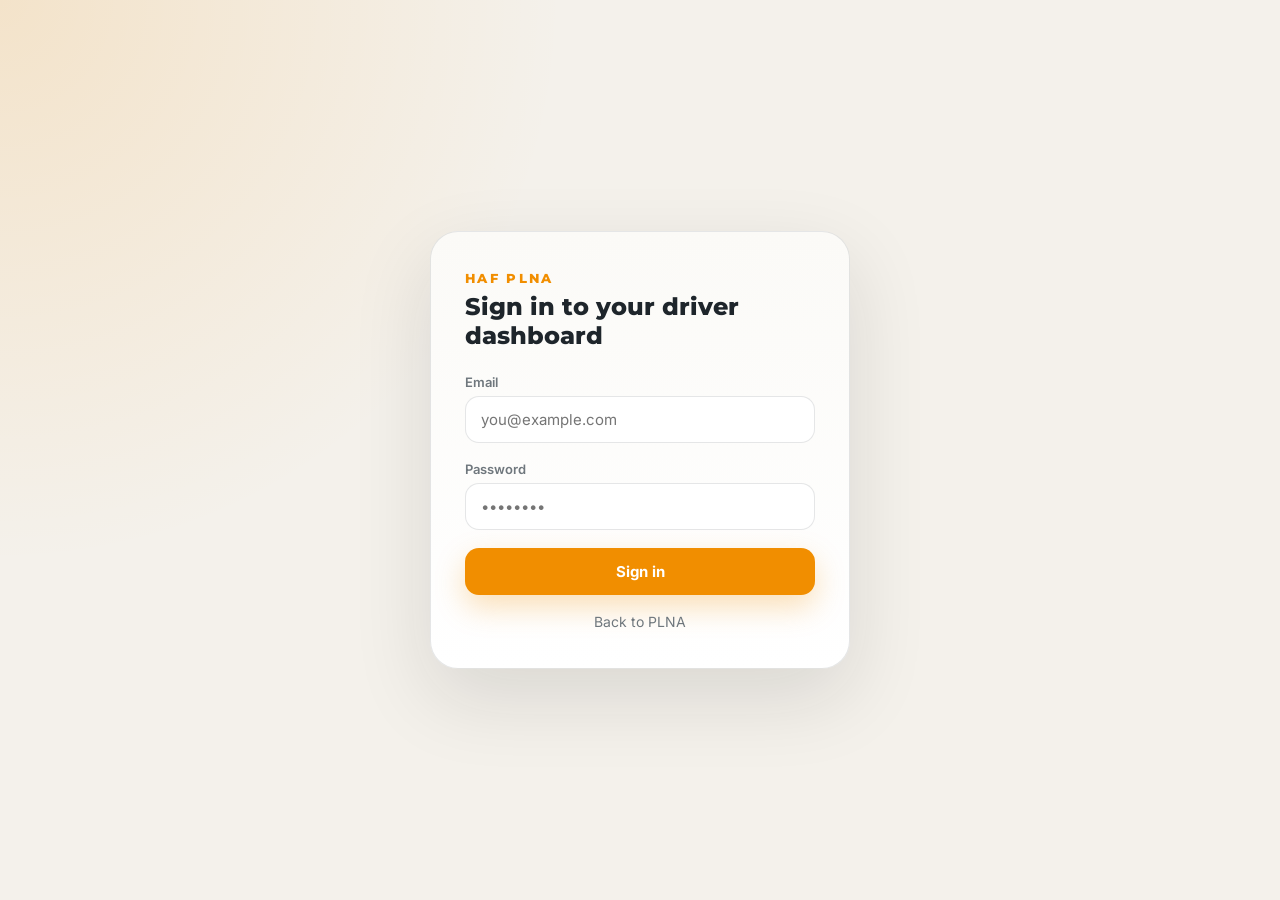
==== app.html @ a16d6520 "PLNA: build out all 8 placeholder sections (empty days, route direction, home base, working radius, " ====
<!DOCTYPE html>
<html lang="en">
<head>
<meta charset="UTF-8" />
<meta name="viewport" content="width=device-width, initial-scale=1.0" />
<meta name="robots" content="noindex,nofollow" />
<link rel="preconnect" href="https://fonts.googleapis.com" />
<link rel="preconnect" href="https://fonts.gstatic.com" crossorigin />
<link href="https://fonts.googleapis.com/css2?family=Inter:wght@400;500;600;700;800&family=Montserrat:wght@600;700;800;900&display=swap" rel="stylesheet" />
<title>HAF PLNA</title>
<style>
:root{
  --brand-orange:#f18e00; --brand-grey:#2f373e;
  --bg:#f4f1eb; --panel:#fbfaf7; --panel-2:#ffffff; --text:#1e252b; --muted:#6f777d;
  --line:rgba(47,55,62,.12); --shadow:0 28px 80px rgba(22,25,27,.12);
  --soft-shadow:0 14px 35px rgba(22,25,27,.08); --radius:28px; --radius-sm:18px;
  --red:#b4483f; --amber:#b98530; --green:#4f7f58;
}
body.dark{
  --bg:#0e1113; --panel:#171a1d; --panel-2:#202428; --text:#f4f1eb; --muted:#a9b0b4;
  --line:rgba(244,241,235,.12); --shadow:0 32px 90px rgba(0,0,0,.45); --soft-shadow:0 18px 45px rgba(0,0,0,.3);
}
*{box-sizing:border-box} body{margin:0;font-family:"Gotham Book","Inter","Avenir Next",Arial,sans-serif;background:radial-gradient(circle at top left,rgba(241,142,0,.12),transparent 32%),var(--bg);color:var(--text);transition:.25s ease}
button{font-family:inherit}
.app{min-height:100vh;display:grid;grid-template-columns:268px 1fr;gap:22px;padding:22px}
.sidebar,.workspace{background:linear-gradient(180deg,var(--panel),var(--panel-2));border:1px solid var(--line);border-radius:var(--radius);box-shadow:var(--shadow)}
.sidebar{padding:22px 16px;display:flex;flex-direction:column;gap:18px;position:sticky;top:22px;height:calc(100vh - 44px)}
.brand{display:flex;align-items:center;gap:12px;padding:4px 6px 16px;border-bottom:1px solid var(--line)}
.brand .otis-logo{width:46px;height:46px;flex:none;display:block;border-radius:13px;box-shadow:var(--soft-shadow)}
.brand .otis-logo svg{width:100%;height:100%;display:block;border-radius:13px}
.brand-meta{display:flex;flex-direction:column;align-items:flex-start;gap:6px;min-width:0}.brand-meta small{display:block;color:var(--muted);letter-spacing:.18em;text-transform:uppercase;font-size:9.5px;font-weight:700}
.brand-top{display:flex;align-items:center;gap:9px}.otis-word{font-weight:800;font-size:15px;letter-spacing:.02em;color:var(--text)}.brand-pipe{color:var(--line);font-weight:400;font-size:17px;line-height:1}
.brand .home-btn{width:auto;height:30px;padding:0 13px 0 11px;gap:8px;border-radius:10px;font-size:12.5px;font-weight:700;background:rgba(127,127,127,.07);color:var(--text)}.brand .home-btn svg{width:15px;height:15px}.brand .home-btn:hover{background:rgba(241,142,0,.10);color:var(--text)}.brand .home-btn.active{background:rgba(241,142,0,.14);color:var(--brand-orange)}
.nav{display:flex;flex-direction:column;gap:4px;overflow-y:auto;flex:1;margin:0 -4px;padding:2px 4px;scrollbar-width:thin}
.nav::-webkit-scrollbar{width:6px}.nav::-webkit-scrollbar-thumb{background:var(--line);border-radius:99px}
.nav-btn{width:100%;height:44px;border:0;border-radius:14px;background:transparent;color:var(--muted);display:flex;align-items:center;gap:13px;padding:0 14px;cursor:pointer;transition:.18s ease;font-size:14px;font-weight:600;text-align:left}
.nav-btn svg{width:19px;height:19px;stroke:currentColor;stroke-width:1.8;fill:none;flex:none}
.nav-btn:hover{background:rgba(241,142,0,.08);color:var(--text)}
.nav-btn.active{background:rgba(241,142,0,.13);color:var(--brand-orange)}
.nav-sep{height:1px;background:var(--line);margin:10px 8px}
.nav-label{font-size:10px;letter-spacing:.14em;text-transform:uppercase;color:var(--muted);font-weight:800;padding:6px 14px 2px;opacity:.75}
.group-btn{justify-content:space-between}
.group-btn .gb-left{display:flex;align-items:center;gap:13px}
.group-btn .chev{width:16px;height:16px;transition:transform .2s ease}
.group.open .group-btn .chev{transform:rotate(90deg)}
.group.open .group-btn{color:var(--text)}
.sub{display:none;flex-direction:column;gap:3px;margin:4px 0 4px 0;padding-left:10px;border-left:2px solid var(--line);margin-left:20px}
.group.open .sub{display:flex}
.sub .nav-btn{height:38px;font-size:13px;font-weight:500;border-radius:11px}
.sub .nav-btn .dot{width:6px;height:6px;border-radius:99px;background:currentColor;opacity:.55;flex:none}
.side-foot{margin-top:auto;padding-top:14px;border-top:1px solid var(--line);display:flex;flex-direction:column;gap:10px}
.foot-row{display:flex;gap:8px}
.foot-row .nav-btn{flex:1;flex-direction:column;height:auto;gap:5px;padding:9px 6px;justify-content:center;text-align:center;font-size:10px;letter-spacing:.04em;text-transform:uppercase;font-weight:700;border-radius:13px;background:rgba(127,127,127,.06)}
.foot-row .nav-btn:hover{background:rgba(241,142,0,.10)}
.foot-toggle{flex:1;display:flex;align-items:center;justify-content:center;background:rgba(127,127,127,.06);border-radius:13px;padding:9px 6px}
.theme-row{display:flex;align-items:center;justify-content:space-between;gap:10px;padding:2px 8px}
.theme-row span{font-size:12px;color:var(--muted);font-weight:600;display:flex;align-items:center;gap:9px}
.theme-row span svg{width:17px;height:17px;stroke:currentColor;stroke-width:1.8;fill:none}
.theme-wrap{width:56px;height:30px;background:var(--panel-2);border:1px solid var(--line);border-radius:999px;position:relative;cursor:pointer;box-shadow:var(--soft-shadow);flex:none}
.theme-dot{position:absolute;top:3px;left:3px;width:22px;height:22px;border-radius:999px;background:var(--brand-grey);transition:.25s ease;display:flex;align-items:center;justify-content:center}
.theme-dot svg{width:13px;height:13px;stroke:#fff;stroke-width:2;fill:none}
.theme-dot .ico-moon{display:none}
body.dark .theme-dot{left:31px;background:var(--brand-orange)}
body.dark .theme-dot .ico-sun{display:none}
body.dark .theme-dot .ico-moon{display:block}
.workspace{padding:0;min-width:0;display:flex;flex-direction:column;overflow:hidden}
.topbar{display:flex;align-items:center;justify-content:space-between;gap:16px;padding:24px 30px;border-bottom:1px solid var(--line)}
.topbar img{width:128px;height:auto;background:#fff;border-radius:12px;padding:8px 11px;object-fit:contain;border:1px solid var(--line)}
.crumb{font-size:11px;letter-spacing:.14em;text-transform:uppercase;color:var(--muted);font-weight:800}
.crumb b{color:var(--brand-orange)}
.canvas{flex:1;display:flex;align-items:center;justify-content:center;padding:40px;min-height:0}
.page{display:none;width:100%}
.page.active{display:flex;flex-direction:column;align-items:center;text-align:center;gap:14px}
.page .glyph{width:64px;height:64px;border-radius:20px;border:1px solid var(--line);background:var(--panel-2);display:grid;place-items:center;color:var(--brand-orange);box-shadow:var(--soft-shadow)}
.page .glyph svg{width:28px;height:28px;stroke:currentColor;stroke-width:1.7;fill:none}
.page h1{margin:0;font-family:"Gotham Bold","Montserrat","Inter","Avenir Next",Arial,sans-serif;letter-spacing:-.04em;font-size:30px}
.page p{margin:0;color:var(--muted);font-size:14px;line-height:1.6;max-width:440px}
.page .tag{font-size:10px;letter-spacing:.14em;text-transform:uppercase;color:var(--muted);border:1px solid var(--line);border-radius:999px;padding:7px 13px;font-weight:800}
.haf-grid{width:100%;max-width:none;display:flex;flex-wrap:wrap;justify-content:center;gap:10px;margin:0 0 30px;padding-bottom:24px;border-bottom:1px solid var(--line)}
.haf-tile{display:flex;flex-direction:column;align-items:center;gap:9px;text-align:center;padding:14px;min-width:104px;flex:0 1 132px;border:1px solid var(--line);border-radius:var(--radius-sm);background:var(--panel-2);box-shadow:var(--soft-shadow);cursor:pointer;color:var(--text);transition:.18s ease}
.haf-tile:hover{border-color:rgba(241,142,0,.4);transform:translateY(-2px)}
.haf-tile .ht-ico{width:42px;height:42px;border-radius:12px;border:1px solid var(--line);background:var(--panel);display:grid;place-items:center;color:var(--brand-orange);flex:none}
.haf-tile .ht-ico svg{width:20px;height:20px;stroke:currentColor;stroke-width:1.7;fill:none}
.haf-tile .ht-tt{font-weight:700;font-size:13.5px;letter-spacing:-.01em}
.haf-tile .ht-sub{display:none}
@media (max-width:920px){
  .app{grid-template-columns:1fr;padding:14px}
  .topbar{padding:18px 20px}
  .sidebar{position:relative;top:0;height:auto;padding:12px 14px;gap:12px}
  .brand{display:none}
  .nav{flex-direction:row;flex-wrap:wrap;justify-content:center;gap:8px;overflow:visible;margin:0;padding:0}
  .nav-sep,.nav-label{display:none}
  .nav-btn{flex-direction:column;width:auto;min-width:52px;max-width:72px;height:auto;padding:7px 6px;gap:4px;justify-content:center;font-size:8px;font-weight:700;letter-spacing:.02em;line-height:1.15;text-align:center;border-radius:13px}
  .nav-btn svg{width:21px;height:21px}
  .sub .nav-btn{font-size:8px;height:auto}
  .group{display:contents}
  .group-btn{flex-direction:column;width:auto;min-width:52px;max-width:72px;height:auto;padding:7px 6px;gap:4px;justify-content:center;font-size:8px;font-weight:700;letter-spacing:.02em;line-height:1.15;text-align:center;border-radius:13px}
  .group-btn .gb-left{flex-direction:column;gap:4px}
  .group-btn .chev{display:none}
  .group .sub{display:none!important}
  .side-foot{margin-top:0;padding-top:12px;flex-direction:row;flex-wrap:wrap;align-items:flex-start;justify-content:center;gap:12px}
  .foot-toggle{flex:none;background:none;padding:0;border-radius:0;align-items:flex-start}
  .theme-row{padding:0;flex-direction:row;align-items:center;justify-content:center;gap:8px}
  .theme-row span{font-size:8px;font-weight:700;letter-spacing:.02em;flex-direction:column;align-items:center;gap:4px;text-align:center}
  .theme-row span svg{width:21px;height:21px}
}
.crm-wrap{width:100%;max-width:1000px;margin:0 auto 14px;overflow-x:auto;border:1px solid var(--line);border-radius:14px;box-shadow:var(--soft-shadow)}
.crm{width:100%;border-collapse:collapse;font-size:12.5px;min-width:760px}
.crm th{text-align:left;font-size:10.5px;letter-spacing:.05em;text-transform:uppercase;color:var(--muted);font-weight:800;padding:12px 14px;background:var(--panel-2);border-bottom:1px solid var(--line);white-space:nowrap}
.crm td{padding:13px 14px;border-bottom:1px solid var(--line);color:var(--text)}
.crm tr:last-child td{border-bottom:none}
.crm-ah{font-size:11.5px;color:var(--muted);font-weight:700;margin-right:4px}
.pill{font-size:11.5px;font-weight:700;background:var(--panel-2);border:1px solid var(--line);border-radius:999px;padding:7px 13px;color:var(--text)}
.switch{width:48px;height:27px;background:var(--panel);border:1px solid var(--line);border-radius:999px;position:relative;cursor:pointer;flex:none;transition:.2s ease}
.switch .knob{position:absolute;top:2px;left:2px;width:21px;height:21px;border-radius:999px;background:var(--brand-grey);transition:.22s ease}
.switch.on{background:rgba(241,142,0,.16);border-color:rgba(241,142,0,.45)}
.switch.on .knob{left:23px;background:var(--brand-orange)}
</style>
<style id="plna-css">
#today.page.active,#planned-jobs.page.active,#job-feedback.page.active,#rewards.page.active{align-self:flex-start;align-items:center;text-align:center;width:100%;gap:0}
.plna-head{display:flex;flex-direction:column;align-items:center;text-align:center;gap:12px;margin-bottom:24px}
.plna-head .glyph{width:56px;height:56px}
.plna-head p{max-width:480px}
.stat-grid{width:100%;max-width:880px;margin:0 auto 18px;display:grid;grid-template-columns:repeat(auto-fit,minmax(190px,1fr));gap:14px}
.stat-card{display:flex;flex-direction:column;align-items:flex-start;gap:7px;text-align:left;padding:16px 18px;border:1px solid var(--line);border-radius:var(--radius-sm);background:var(--panel-2);box-shadow:var(--soft-shadow)}
.stat-card .sl{font-size:10px;letter-spacing:.12em;text-transform:uppercase;color:var(--muted);font-weight:800}
.stat-card .sv{font-size:19px;font-weight:800;letter-spacing:-.02em;color:var(--text)}
.stat-card .sv small{font-size:12px;font-weight:600;color:var(--muted);letter-spacing:0}
.pill-status{display:inline-flex;align-items:center;gap:7px}
.pill-status::before{content:"";width:8px;height:8px;border-radius:99px;background:var(--green);flex:none}
.pill-status.off::before{background:var(--muted)}
.pill-status.busy::before{background:var(--amber)}
.plna-actions{display:flex;flex-wrap:wrap;align-items:center;justify-content:center;gap:8px;max-width:880px;margin:6px auto 0}
.form-card{width:100%;max-width:640px;margin:0 auto;border:1px solid var(--line);border-radius:var(--radius-sm);background:var(--panel-2);box-shadow:var(--soft-shadow);overflow:hidden;text-align:left}
.qa-row{display:flex;align-items:center;justify-content:space-between;gap:14px;padding:14px 18px;border-top:1px solid var(--line)}
.qa-row:first-child{border-top:0}
.qa-q{font-weight:600;font-size:14px;color:var(--text)}
.qa-a{display:flex;gap:6px;flex-wrap:wrap;flex:none}
.plna-notes{width:100%;max-width:640px;margin:14px auto 0;display:flex;flex-direction:column;gap:8px;text-align:left}
.plna-notes label{font-size:10px;letter-spacing:.12em;text-transform:uppercase;color:var(--muted);font-weight:800}
.plna-notes textarea{width:100%;min-height:92px;resize:vertical;border:1px solid var(--line);background:var(--panel-2);color:var(--text);border-radius:14px;padding:12px 15px;font-size:14px;font-family:inherit;line-height:1.5;outline:none}
.plna-notes textarea:focus{border-color:rgba(241,142,0,.5)}
.tier-grid{width:100%;max-width:760px;margin:0 auto 18px;display:grid;grid-template-columns:repeat(auto-fit,minmax(120px,1fr));gap:10px}
.tier{display:flex;flex-direction:column;align-items:center;gap:5px;padding:14px 10px;border:1px solid var(--line);border-radius:var(--radius-sm);background:var(--panel-2);box-shadow:var(--soft-shadow);text-align:center}
.tier.cur{border-color:rgba(241,142,0,.5)}
.tier .tn{font-weight:800;font-size:13px;letter-spacing:-.01em}
.tier .tp{font-size:11px;color:var(--muted)}
.tier .tdot{width:12px;height:12px;border-radius:99px;background:var(--muted)}
.tier.cur .tdot{background:var(--brand-orange)}
.points-card{width:100%;max-width:760px;margin:0 auto 18px;display:flex;align-items:center;justify-content:space-between;gap:16px;flex-wrap:wrap;padding:18px 22px;border:1px solid var(--line);border-radius:var(--radius-sm);background:var(--panel-2);box-shadow:var(--soft-shadow);text-align:left}
.points-card .pc-big{font-family:'Montserrat','Inter',sans-serif;font-weight:900;font-size:34px;letter-spacing:-.03em;color:var(--brand-orange);line-height:1}
.points-card .pc-l{font-size:10px;letter-spacing:.12em;text-transform:uppercase;color:var(--muted);font-weight:800;margin-top:6px}
.preview-note{margin:8px auto 0;font-size:11px;color:var(--muted);opacity:.85;max-width:560px}
/* Suggested-rate calculator (shared HAFPricing engine) */
.calc{width:100%;max-width:1040px;margin:0 auto 16px;display:grid;grid-template-columns:1fr 1.05fr;gap:16px;text-align:left}
@media(max-width:920px){.calc{grid-template-columns:1fr}}
.calc-card{border:1px solid var(--line);border-radius:var(--radius-sm);background:var(--panel-2);box-shadow:var(--soft-shadow);padding:18px 18px 20px}
.calc-card h3{margin:0 0 3px;font-family:'Montserrat','Inter',sans-serif;font-weight:800;font-size:15px;letter-spacing:-.01em}
.calc-card .ch-sub{font-size:12px;color:var(--muted);margin:0 0 14px;line-height:1.5}
.cgrid{display:grid;grid-template-columns:1fr 1fr;gap:10px}.cgrid.one{grid-template-columns:1fr}.cgrid.four{grid-template-columns:1fr 1fr}
.cfield{display:flex;flex-direction:column;gap:5px}
.cfield label{font-size:10px;letter-spacing:.05em;text-transform:uppercase;color:var(--muted);font-weight:800}
.cfield input,.cfield select{font-family:inherit;font-size:13.5px;color:var(--text);background:var(--panel-2);border:1px solid var(--line);border-radius:11px;padding:9px 11px;width:100%;-webkit-appearance:none;appearance:none}
.cfield input:focus,.cfield select:focus{outline:2px solid rgba(241,142,0,.35);outline-offset:1px;border-color:var(--brand-orange)}
.csub{font-size:10px;letter-spacing:.12em;text-transform:uppercase;color:var(--muted);font-weight:800;margin:16px 0 9px;opacity:.85}
.cheads{display:grid;grid-template-columns:repeat(3,1fr);gap:10px;margin:0 0 14px}
@media(max-width:560px){.cheads{grid-template-columns:1fr}}
.chead{border:1px solid var(--line);border-radius:14px;background:var(--panel-2);padding:13px 14px;text-align:left}
.chead .ch-n{font-family:'Montserrat','Inter',sans-serif;font-size:23px;font-weight:800;letter-spacing:-.03em;line-height:1}
.chead.drv{border-color:rgba(79,127,88,.5);background:rgba(79,127,88,.07)}.chead.drv .ch-n{color:var(--green)}
.chead.cust .ch-n{color:var(--brand-orange)}
.chead .ch-l{font-size:10px;letter-spacing:.04em;text-transform:uppercase;color:var(--muted);font-weight:800;margin-top:6px}
.lane-mini{display:flex;flex-wrap:wrap;gap:7px;margin:0 0 14px}
.lane-chip{font-size:11.5px;background:var(--panel-2);border:1px solid var(--line);border-radius:10px;padding:6px 10px;color:var(--text)}
.lane-chip b{color:var(--brand-orange)}
.price-stack{width:100%;display:flex;flex-direction:column;gap:8px;text-align:left}
.price-row{display:flex;align-items:center;justify-content:space-between;gap:12px;border:1px solid var(--line);border-radius:14px;background:var(--panel-2);padding:11px 15px}
.price-row .pr-l{display:flex;align-items:center;gap:10px;font-size:13.5px;font-weight:600;color:var(--text)}
.price-row .pr-op{width:22px;height:22px;flex:none;display:grid;place-items:center;border-radius:7px;border:1px solid var(--line);background:var(--panel);color:var(--brand-orange);font-weight:800;font-size:13px}
.price-row .pr-v{font-family:'Montserrat','Inter',sans-serif;font-weight:800;font-size:15px;letter-spacing:-.01em;color:var(--text)}
.price-row.total{border-color:rgba(79,127,88,.5);background:rgba(79,127,88,.07)}.price-row.total .pr-v{color:var(--green);font-size:18px}
.pill{font-size:11.5px;background:var(--panel-2);border:1px solid var(--line);border-radius:999px;padding:6px 11px;color:var(--text)}
.reason-wrap{display:flex;flex-wrap:wrap;gap:7px;margin:10px 0 0}.reason-wrap .pill.warn{border-color:rgba(180,72,63,.5);color:var(--red)}
.manual-flag{display:flex;align-items:center;gap:9px;margin:12px 0 0;padding:11px 14px;border-radius:12px;font-size:12.5px;font-weight:700;border:1px solid var(--line)}
.manual-flag.on{border-color:rgba(180,72,63,.5);background:rgba(180,72,63,.08);color:var(--red)}
.manual-flag.off{border-color:rgba(79,127,88,.45);background:rgba(79,127,88,.08);color:var(--green)}
.manual-flag .mf-dot{width:9px;height:9px;border-radius:99px;background:currentColor;flex:none}

/* ===== Topbar controls: version badge, compliance + plan switchers ===== */
.topbar-r{display:flex;align-items:center;gap:12px;flex-wrap:wrap;justify-content:flex-end}
.ver-badge{display:inline-flex;align-items:center;gap:6px;font-size:10px;letter-spacing:.1em;text-transform:uppercase;font-weight:800;color:var(--brand-orange);background:rgba(241,142,0,.10);border:1px solid rgba(241,142,0,.34);border-radius:999px;padding:5px 11px;white-space:nowrap}
.ver-badge::before{content:"";width:7px;height:7px;border-radius:99px;background:var(--brand-orange);flex:none}
.tb-ctrl{display:flex;flex-direction:column;gap:3px}
.tb-ctrl label{font-size:9px;letter-spacing:.1em;text-transform:uppercase;color:var(--muted);font-weight:800}
.tb-ctrl select{font-family:inherit;font-size:12.5px;font-weight:600;color:var(--text);background:var(--panel-2);border:1px solid var(--line);border-radius:11px;padding:7px 10px;-webkit-appearance:none;appearance:none;cursor:pointer}
.tb-ctrl select:focus{outline:2px solid rgba(241,142,0,.35);outline-offset:1px;border-color:var(--brand-orange)}
.plan-badge{display:inline-flex;align-items:center;gap:6px;font-size:10px;letter-spacing:.08em;text-transform:uppercase;font-weight:800;color:var(--text);background:var(--panel-2);border:1px solid var(--line);border-radius:999px;padding:5px 11px;white-space:nowrap}
.plan-badge .pb-dot{width:8px;height:8px;border-radius:99px;background:var(--muted);flex:none}
.plan-badge.lite .pb-dot{background:var(--muted)}
.plan-badge.plus .pb-dot{background:var(--amber)}
.plan-badge.pro .pb-dot{background:var(--brand-orange)}
.plan-badge.pro{border-color:rgba(241,142,0,.34);color:var(--brand-orange)}
@media (max-width:920px){.topbar{flex-direction:column;align-items:stretch;gap:12px}.topbar-r{justify-content:flex-start}}

/* ===== Compliance warning + lock panels (driven by HAFModel.gate) ===== */
.gate-banner{width:100%;max-width:1040px;margin:0 auto 18px;display:flex;align-items:center;gap:12px;padding:13px 18px;border-radius:var(--radius-sm);font-size:13.5px;font-weight:600;line-height:1.45;border:1px solid var(--line);background:var(--panel-2);box-shadow:var(--soft-shadow);text-align:left}
.gate-banner .gb-ic{width:30px;height:30px;border-radius:9px;display:grid;place-items:center;flex:none;font-weight:900;font-size:15px}
.gate-banner.warn{border-color:rgba(185,133,48,.5);background:rgba(185,133,48,.10);color:var(--amber)}
.gate-banner.warn .gb-ic{background:rgba(185,133,48,.18);color:var(--amber)}
.gate-banner .gb-cta{margin-left:auto;flex:none;font-size:11px;letter-spacing:.04em;text-transform:uppercase;font-weight:800;color:var(--brand-orange);background:rgba(241,142,0,.10);border:1px solid rgba(241,142,0,.34);border-radius:999px;padding:7px 13px;cursor:pointer}
.gate-banner .gb-cta:hover{background:rgba(241,142,0,.18)}
.lock-panel{width:100%;max-width:560px;margin:0 auto;display:flex;flex-direction:column;align-items:center;text-align:center;gap:14px;padding:34px 30px;border:1px solid var(--line);border-radius:var(--radius);background:var(--panel-2);box-shadow:var(--soft-shadow)}
.lock-panel .lp-ic{width:60px;height:60px;border-radius:18px;border:1px solid rgba(180,72,63,.4);background:rgba(180,72,63,.08);display:grid;place-items:center;color:var(--red)}
.lock-panel .lp-ic svg{width:28px;height:28px;stroke:currentColor;stroke-width:1.7;fill:none}
.lock-panel h2{margin:0;font-family:'Montserrat','Inter',sans-serif;font-weight:800;font-size:21px;letter-spacing:-.02em}
.lock-panel .lp-state{font-size:10px;letter-spacing:.12em;text-transform:uppercase;font-weight:800;border-radius:999px;padding:6px 13px;border:1px solid var(--line)}
.lock-panel .lp-state.s-warn{color:var(--amber);border-color:rgba(185,133,48,.5);background:rgba(185,133,48,.1)}
.lock-panel .lp-state.s-bad{color:var(--red);border-color:rgba(180,72,63,.5);background:rgba(180,72,63,.08)}
.lock-panel p{margin:0;color:var(--muted);font-size:14px;line-height:1.6;max-width:420px}
.lock-panel .lp-cta{font-size:12.5px;font-weight:800;letter-spacing:.02em;color:#fff;background:var(--brand-orange);border:0;border-radius:13px;padding:12px 22px;cursor:pointer;box-shadow:var(--soft-shadow)}
.lock-panel .lp-cta:hover{filter:brightness(1.05)}
.is-locked{display:none!important}

/* ===== Plan-gated upgrade teaser ===== */
.upsell{width:100%;max-width:560px;margin:0 auto;display:flex;flex-direction:column;align-items:center;text-align:center;gap:13px;padding:30px;border:1px dashed rgba(241,142,0,.45);border-radius:var(--radius);background:rgba(241,142,0,.05)}
.upsell .us-ic{width:54px;height:54px;border-radius:16px;border:1px solid rgba(241,142,0,.4);background:var(--panel-2);display:grid;place-items:center;color:var(--brand-orange)}
.upsell .us-ic svg{width:26px;height:26px;stroke:currentColor;stroke-width:1.7;fill:none}
.upsell h2{margin:0;font-family:'Montserrat','Inter',sans-serif;font-weight:800;font-size:20px;letter-spacing:-.02em}
.upsell .us-need{font-size:10px;letter-spacing:.12em;text-transform:uppercase;font-weight:800;color:var(--brand-orange);background:rgba(241,142,0,.1);border:1px solid rgba(241,142,0,.34);border-radius:999px;padding:6px 13px}
.upsell p{margin:0;color:var(--muted);font-size:14px;line-height:1.6;max-width:420px}
.upsell .us-feats{display:flex;flex-wrap:wrap;gap:7px;justify-content:center;margin-top:2px}

/* ===== Pro Driver Landing Page section (§12.9) ===== */
.lp-status{width:100%;max-width:880px;margin:0 auto 16px;display:flex;align-items:center;gap:13px;padding:15px 20px;border:1px solid var(--line);border-radius:var(--radius-sm);background:var(--panel-2);box-shadow:var(--soft-shadow);text-align:left;flex-wrap:wrap}
.lp-status .lps-dot{width:11px;height:11px;border-radius:99px;background:var(--green);flex:none}
.lp-status .lps-t{font-weight:700;font-size:14px}
.lp-status .lps-d{font-size:12.5px;color:var(--muted)}
.lp-status .lps-pill{margin-left:auto}
.funnel-note{width:100%;max-width:880px;margin:4px auto 0;display:flex;align-items:flex-start;gap:11px;padding:14px 18px;border:1px solid var(--line);border-radius:var(--radius-sm);background:rgba(241,142,0,.05);text-align:left;font-size:13px;line-height:1.55;color:var(--text)}
.funnel-note b{color:var(--brand-orange)}
.funnel-note .fn-ic{width:26px;height:26px;border-radius:8px;background:rgba(241,142,0,.12);color:var(--brand-orange);display:grid;place-items:center;flex:none;font-weight:900}

/* ===== Week grid (shared by empty-days and driver-diary) ===== */
.week-grid{width:100%;max-width:880px;margin:0 auto 18px;display:grid;grid-template-columns:repeat(7,1fr);gap:10px}
@media(max-width:720px){.week-grid{grid-template-columns:repeat(4,1fr)}}
.day-card{border:1px solid var(--line);border-radius:var(--radius-sm);background:var(--panel-2);box-shadow:var(--soft-shadow);padding:14px 10px;text-align:center;cursor:pointer;transition:.18s ease;display:flex;flex-direction:column;gap:8px;align-items:center}
.day-card .dc-dow{font-size:9.5px;letter-spacing:.1em;text-transform:uppercase;color:var(--muted);font-weight:800}
.day-card .dc-date{font-size:20px;font-weight:800;letter-spacing:-.02em}
.day-card .dc-badge{font-size:10px;font-weight:700;border-radius:999px;padding:5px 10px;border:1px solid var(--line);background:var(--panel);color:var(--muted)}
.day-card.dc-empty .dc-badge{color:var(--amber);border-color:rgba(185,133,48,.5);background:rgba(185,133,48,.08)}
.day-card.dc-booked .dc-badge{color:var(--green);border-color:rgba(79,127,88,.5);background:rgba(79,127,88,.08)}
.day-card.dc-today .dc-date{color:var(--brand-orange)}
.day-card.dc-today{border-color:rgba(241,142,0,.4)}
.day-card:hover{border-color:rgba(241,142,0,.35);transform:translateY(-2px)}
/* ===== Route chain ===== */
.route-chain{width:100%;max-width:640px;margin:0 auto 18px;display:flex;flex-direction:column;gap:8px}
.route-leg{display:flex;align-items:center;gap:12px;padding:14px 18px;border:1px solid var(--line);border-radius:var(--radius-sm);background:var(--panel-2);box-shadow:var(--soft-shadow);text-align:left}
.route-leg .rl-areas{display:flex;align-items:center;gap:10px;flex:1;min-width:0}
.route-leg .rl-from,.route-leg .rl-to{font-weight:800;font-size:14px}
.route-leg .rl-arr{color:var(--brand-orange);font-weight:900;font-size:16px}
.route-leg .rl-tag{font-size:10px;letter-spacing:.1em;text-transform:uppercase;font-weight:800;border-radius:999px;padding:5px 11px;border:1px solid var(--line);background:var(--panel);color:var(--muted);flex:none}
.route-leg .rl-tag.strong{color:var(--green);border-color:rgba(79,127,88,.5);background:rgba(79,127,88,.08)}
.route-leg .rl-tag.weak{color:var(--amber);border-color:rgba(185,133,48,.5);background:rgba(185,133,48,.08)}
/* ===== Notes ===== */
.notes-list{width:100%;max-width:640px;margin:0 auto 14px;display:flex;flex-direction:column;gap:10px}
.note-card{border:1px solid var(--line);border-radius:var(--radius-sm);background:var(--panel-2);box-shadow:var(--soft-shadow);padding:15px 18px;text-align:left;display:flex;flex-direction:column;gap:7px}
.note-head{display:flex;align-items:center;gap:10px;flex-wrap:wrap}
.note-tag{font-size:10px;letter-spacing:.12em;text-transform:uppercase;font-weight:800;border-radius:999px;padding:5px 11px;border:1px solid var(--line)}
.note-tag.nt-access{color:var(--amber);border-color:rgba(185,133,48,.5);background:rgba(185,133,48,.08)}
.note-tag.nt-parking{color:var(--green);border-color:rgba(79,127,88,.5);background:rgba(79,127,88,.08)}
.note-tag.nt-kit{color:var(--brand-orange);border-color:rgba(241,142,0,.4);background:rgba(241,142,0,.07)}
.note-tag.nt-route{color:var(--muted);border-color:var(--line);background:var(--panel)}
.note-area{font-size:11px;font-weight:700;color:var(--muted);margin-left:auto}
.note-title{font-weight:700;font-size:14px}
.note-body{font-size:13px;color:var(--muted);line-height:1.55}
/* ===== POD ===== */
.pod-form{width:100%;max-width:520px;margin:0 auto;display:flex;flex-direction:column;gap:14px;text-align:left}
.pod-form .pf-label{font-size:10px;letter-spacing:.1em;text-transform:uppercase;color:var(--muted);font-weight:800;margin-bottom:5px;display:block}
.pod-form input,.pod-form select,.pod-form textarea{font-family:inherit;font-size:14px;color:var(--text);background:var(--panel-2);border:1px solid var(--line);border-radius:12px;padding:11px 14px;width:100%;-webkit-appearance:none;appearance:none;outline:none}
.pod-form input:focus,.pod-form select:focus,.pod-form textarea:focus{outline:2px solid rgba(241,142,0,.35);outline-offset:1px;border-color:var(--brand-orange)}
.pod-form textarea{min-height:80px;resize:vertical}
.sig-area{width:100%;min-height:112px;border:2px dashed var(--line);border-radius:var(--radius-sm);background:var(--panel);display:flex;flex-direction:column;align-items:center;justify-content:center;gap:9px;color:var(--muted);font-size:13px;font-weight:600;cursor:pointer;transition:.18s ease}
.sig-area svg{width:28px;height:28px;stroke:currentColor;stroke-width:1.6;fill:none;opacity:.55}
.sig-area:hover{border-color:rgba(241,142,0,.4);color:var(--brand-orange)}
.photo-area{width:100%;min-height:90px;border:2px dashed var(--line);border-radius:var(--radius-sm);background:var(--panel);display:flex;align-items:center;justify-content:center;gap:12px;color:var(--muted);font-size:13px;font-weight:600;cursor:pointer;transition:.18s ease}
.photo-area svg{width:26px;height:26px;stroke:currentColor;stroke-width:1.6;fill:none;opacity:.55}
.photo-area:hover{border-color:rgba(241,142,0,.4);color:var(--brand-orange)}
.ts-display{display:flex;align-items:center;gap:10px;padding:12px 16px;border:1px solid var(--line);border-radius:12px;background:var(--panel-2);font-size:13.5px;font-weight:600}
.ts-display svg{width:18px;height:18px;stroke:var(--muted);stroke-width:1.8;fill:none;flex:none}
.ts-live{margin-left:auto;font-size:10px;letter-spacing:.08em;text-transform:uppercase;color:var(--green);font-weight:800;border:1px solid rgba(79,127,88,.4);border-radius:999px;padding:4px 10px;background:rgba(79,127,88,.08)}
/* ===== Network Pass ===== */
.pass-card{width:100%;max-width:480px;margin:0 auto 22px;background:linear-gradient(135deg,#2f373e 0%,#1a2127 100%);border-radius:var(--radius);padding:28px 30px 24px;color:#fff;box-shadow:var(--shadow);position:relative;overflow:hidden;text-align:left}
.pass-card::before{content:"HAF";position:absolute;right:12px;top:50%;transform:translateY(-50%);font-family:'Montserrat',sans-serif;font-weight:900;font-size:88px;color:rgba(255,255,255,.05);letter-spacing:-.04em;pointer-events:none;line-height:1;user-select:none}
.pass-card .pc-eyebrow{font-size:9.5px;letter-spacing:.18em;text-transform:uppercase;font-weight:800;opacity:.6;margin-bottom:10px}
.pass-card .pc-name{font-family:'Montserrat',sans-serif;font-weight:900;font-size:24px;letter-spacing:-.02em;line-height:1.1}
.pass-card .pc-row{display:flex;align-items:center;gap:10px;margin-top:16px}
.pass-card .pc-badge{font-size:10px;letter-spacing:.1em;text-transform:uppercase;font-weight:800;background:rgba(241,142,0,.2);color:var(--brand-orange);border:1px solid rgba(241,142,0,.35);border-radius:999px;padding:6px 13px}
.pass-card .pc-expiry{font-size:12px;opacity:.6;margin-left:auto}
.pass-card .pc-num{font-size:12px;opacity:.45;margin-top:14px;letter-spacing:.12em}
.benefit-table{width:100%;max-width:560px;margin:0 auto 18px;border:1px solid var(--line);border-radius:var(--radius-sm);overflow:hidden;box-shadow:var(--soft-shadow)}
.bt-head{display:grid;grid-template-columns:1fr auto auto;background:var(--panel-2);border-bottom:2px solid var(--line)}
.bt-head span{padding:11px 14px;font-size:10px;font-weight:800;text-transform:uppercase;letter-spacing:.08em;color:var(--muted)}
.bt-row{display:grid;grid-template-columns:1fr auto auto;border-bottom:1px solid var(--line)}
.bt-row:last-child{border-bottom:none}
.bt-row span{padding:12px 14px;font-size:13px;font-weight:600;color:var(--muted)}
.bt-row span:first-child{color:var(--text)}
.bt-yes{color:var(--green)!important;font-weight:800!important}
.bt-no{opacity:.45!important}
.btn-cta{display:inline-flex;align-items:center;gap:9px;font-family:inherit;font-size:13.5px;font-weight:800;color:#fff;background:var(--brand-orange);border:0;border-radius:14px;padding:13px 24px;cursor:pointer;box-shadow:var(--soft-shadow);transition:.15s ease}
.btn-cta:hover{filter:brightness(1.07)}
.btn-cta.green{background:var(--green)}
/* ===== Working radius ===== */
.radius-wrap{width:100%;max-width:600px;margin:0 auto 20px;display:flex;flex-direction:column;align-items:center;gap:16px;padding:28px 28px 24px;border:1px solid var(--line);border-radius:var(--radius-sm);background:var(--panel-2);box-shadow:var(--soft-shadow)}
.radius-hero{display:flex;align-items:baseline;gap:6px}
.radius-hero .rh-val{font-family:'Montserrat','Inter',sans-serif;font-weight:900;font-size:76px;letter-spacing:-.04em;color:var(--brand-orange);line-height:1}
.radius-hero .rh-unit{font-size:22px;font-weight:700;color:var(--muted)}
.radius-sublabel{font-size:11px;color:var(--muted);font-weight:600}
.radius-presets{display:flex;flex-wrap:wrap;gap:8px;justify-content:center}
.rp-btn{border:1px solid var(--line);background:var(--panel);border-radius:999px;padding:8px 16px;font-size:13px;font-weight:700;cursor:pointer;color:var(--text);transition:.18s ease;font-family:inherit}
.rp-btn:hover{border-color:rgba(241,142,0,.45);color:var(--brand-orange)}
.rp-btn.active{border-color:rgba(241,142,0,.55);background:rgba(241,142,0,.1);color:var(--brand-orange)}
/* ===== Home base settings ===== */
.settings-card{width:100%;max-width:560px;margin:0 auto 16px;border:1px solid var(--line);border-radius:var(--radius-sm);background:var(--panel-2);box-shadow:var(--soft-shadow);overflow:hidden;text-align:left}
.sc-row{display:flex;align-items:center;justify-content:space-between;gap:14px;padding:14px 18px;border-top:1px solid var(--line)}
.sc-row:first-child{border-top:none}
.sc-label{font-weight:600;font-size:14px}
.sc-sub{font-size:12px;color:var(--muted);margin-top:2px}
.sc-ctrl{font-size:14px;font-weight:700;color:var(--brand-orange);flex:none}
.sc-ctrl select{font-family:inherit;font-size:13.5px;color:var(--text);background:var(--panel-2);border:1px solid var(--line);border-radius:10px;padding:7px 10px;-webkit-appearance:none;appearance:none;cursor:pointer}
.sc-ctrl select:focus{outline:2px solid rgba(241,142,0,.35);border-color:var(--brand-orange)}
/* ===== Driver diary nav ===== */
.diary-nav{width:100%;max-width:880px;margin:0 auto 14px;display:flex;align-items:center;justify-content:space-between;gap:12px}
.diary-nav .dn-week{font-weight:700;font-size:15px}
.diary-nav button{border:1px solid var(--line);background:var(--panel-2);border-radius:11px;padding:8px 14px;font-size:13px;font-weight:700;cursor:pointer;color:var(--text);font-family:inherit;transition:.18s ease}
.diary-nav button:hover{border-color:rgba(241,142,0,.45);color:var(--brand-orange)}

/* ===== Login gate ===== */
body.plna-locked .app{display:none !important}
body.plna-locked{overflow:hidden}
.plna-gate{display:none}
body.plna-locked .plna-gate{
  display:grid;place-items:center;min-height:100vh;padding:24px;
  background:radial-gradient(circle at top left,rgba(241,142,0,.14),transparent 36%),var(--bg);
}
.plna-gate__card{
  width:100%;max-width:420px;background:linear-gradient(180deg,var(--panel),var(--panel-2));
  border:1px solid var(--line);border-radius:var(--radius);box-shadow:var(--shadow);
  padding:38px 34px;font-family:"Inter","Avenir Next",Arial,sans-serif;
}
.plna-gate__brand{font-family:"Montserrat","Inter",sans-serif;font-weight:800;font-size:13px;letter-spacing:.18em;text-transform:uppercase;color:var(--brand-orange);margin:0 0 6px}
.plna-gate__title{font-family:"Montserrat","Inter",sans-serif;font-weight:800;font-size:24px;color:var(--text);margin:0 0 24px}
.plna-gate label{display:block;font-size:13px;font-weight:600;color:var(--muted);margin:0 0 6px}
.plna-gate input{
  width:100%;padding:13px 15px;margin:0 0 18px;border:1px solid var(--line);border-radius:14px;
  background:var(--panel-2);color:var(--text);font-size:15px;font-family:inherit;
}
.plna-gate input:focus{outline:none;border-color:var(--brand-orange);box-shadow:0 0 0 3px rgba(241,142,0,.16)}
.plna-gate__btn{
  width:100%;padding:14px 16px;border:0;border-radius:14px;background:var(--brand-orange);
  color:#fff;font-weight:700;font-size:15px;cursor:pointer;font-family:inherit;
  box-shadow:0 12px 30px rgba(241,142,0,.28);
}
.plna-gate__btn:hover{filter:brightness(.96)}
.plna-gate__back{display:block;text-align:center;margin-top:18px;color:var(--muted);font-size:14px;text-decoration:none}
.plna-gate__back:hover{color:var(--brand-orange)}
</style>
</head>
<body class="plna-locked">

<!-- ===== Login gate (shown until sign-in) ===== -->
<div class="plna-gate" id="plnaGate">
  <form class="plna-gate__card" id="plnaGateForm" autocomplete="on">
    <p class="plna-gate__brand">HAF PLNA</p>
    <h1 class="plna-gate__title">Sign in to your driver dashboard</h1>
    <label for="gate-email">Email</label>
    <input type="email" id="gate-email" name="email" placeholder="you@example.com" autocomplete="email" required />
    <label for="gate-password">Password</label>
    <input type="password" id="gate-password" name="password" placeholder="••••••••" autocomplete="current-password" required />
    <button type="submit" class="plna-gate__btn">Sign in</button>
    <a class="plna-gate__back" href="/">Back to PLNA</a>
  </form>
</div>

<script>
  // <!-- TODO: wire real Supabase Auth session check here -->
  (function(){
    var form = document.getElementById('plnaGateForm');
    if(!form) return;
    form.addEventListener('submit', function(e){
      e.preventDefault();
      // TODO: replace with real Supabase Auth sign-in + session validation
      document.body.classList.remove('plna-locked');
    });
  })();
</script>

<div class="app">
  <aside class="sidebar">
    <!-- TODO: swap in HAF PLNA logo/branding when supplied -->
    <div class="brand">
      <span class="otis-logo"><svg viewBox="0 0 48 48" fill="none" xmlns="http://www.w3.org/2000/svg" aria-label="PLNA"><defs><linearGradient id="plnaG" x1="6" y1="6" x2="42" y2="42" gradientUnits="userSpaceOnUse"><stop stop-color="#3b444d"/><stop offset="1" stop-color="#2f373e"/></linearGradient></defs><rect x="1.25" y="1.25" width="45.5" height="45.5" rx="13" fill="url(#plnaG)" stroke="rgba(255,255,255,.12)"/><circle cx="24" cy="24" r="11.4" fill="none" stroke="#fff" stroke-opacity=".94" stroke-width="3.3"/><path d="M24 12.6a11.4 11.4 0 0 1 9.87 5.7" fill="none" stroke="#f18e00" stroke-width="3.3" stroke-linecap="round"/></svg></span>
      <div class="brand-meta">
        <div class="brand-top">
          <span class="otis-word">PLNA</span>
        </div>
        <small>Driver planning</small>
      </div>
    </div>

    <nav class="nav">
      <div class="nav-label">Driver workspace</div>
      <button class="nav-btn active" data-page="today"><svg viewBox="0 0 24 24"><circle cx="12" cy="12" r="9"/><path d="M12 7v5l3 2"/></svg>Today's Availability</button>
      <button class="nav-btn" data-page="empty-days"><svg viewBox="0 0 24 24"><path d="M7 3v3M17 3v3M4 8h16M5 5h14v15H5zM9 14h6M9 18h3"/></svg>Empty Days</button>
      <button class="nav-btn" data-page="route-direction"><svg viewBox="0 0 24 24"><path d="M12 2l4 4-4 4M16 6H8a4 4 0 0 0-4 4v8"/></svg>Route Direction</button>
      <button class="nav-btn" data-page="home-base"><svg viewBox="0 0 24 24"><path d="M3 11l9-8 9 8M5 10v10h14V10"/><circle cx="12" cy="13" r="2.5"/></svg>Home Base &amp; Radius</button>
      <button class="nav-btn" data-page="working-radius"><svg viewBox="0 0 24 24"><circle cx="12" cy="12" r="9"/><circle cx="12" cy="12" r="2"/><path d="M12 12l6-3"/></svg>Working Radius</button>

      <div class="nav-sep"></div>
      <div class="nav-label">Jobs &amp; routes</div>
      <button class="nav-btn" data-page="planned-jobs"><svg viewBox="0 0 24 24"><path d="M4 7h16v13H4zM8 7V5a2 2 0 0 1 2-2h4a2 2 0 0 1 2 2v2M4 12h16"/></svg>Planned Jobs</button>
      <button class="nav-btn" data-page="return-route"><svg viewBox="0 0 24 24"><path d="M9 14l-4-4 4-4M5 10h9a5 5 0 0 1 5 5v3"/></svg>Return-Route</button>
      <button class="nav-btn" data-page="driver-diary"><svg viewBox="0 0 24 24"><path d="M7 3v3M17 3v3M4 8h16M5 5h14v15H5zM8 12h8M8 16h5"/></svg>Driver Diary</button>
      <button class="nav-btn" data-page="notes"><svg viewBox="0 0 24 24"><path d="M5 4h14v16H5zM9 9h6M9 13h6M9 17h3"/></svg>Notes</button>

      <div class="nav-sep"></div>
      <div class="nav-label">After the job</div>
      <button class="nav-btn" data-page="pod"><svg viewBox="0 0 24 24"><path d="M9 11l2 2 4-4M5 5h14v14H5z"/></svg>Proof of Delivery</button>
      <button class="nav-btn" data-page="job-feedback"><svg viewBox="0 0 24 24"><path d="M12 3l2.5 5 5.5.8-4 3.9 1 5.5L12 16l-5 2.7 1-5.5-4-3.9 5.5-.8Z"/></svg>Job Feedback</button>
      <button class="nav-btn" data-page="suggested-rate"><svg viewBox="0 0 24 24"><path d="M12 3v18M16 7a4 4 0 0 0-4-2c-2 0-4 1-4 3s2 3 4 3 4 1 4 3-2 3-4 3a4 4 0 0 1-4-2"/></svg>Suggested Rate</button>

      <div class="nav-sep"></div>
      <div class="nav-label">Pro</div>
      <button class="nav-btn" data-page="haffee"><svg viewBox="0 0 24 24"><path d="M12 3a4 4 0 0 1 4 4c0 1.5-1 2.5-2 3.2V12H10v-1.8C9 9.5 8 8.5 8 7a4 4 0 0 1 4-4ZM9 16h6M10 20h4"/></svg>HAFFEE AI</button>
      <button class="nav-btn" data-page="landing-page"><svg viewBox="0 0 24 24"><path d="M3 5h18v14H3zM3 9h18M7 7h.01M9.5 7h.01"/></svg>Driver Landing Page</button>

      <div class="nav-sep"></div>
      <div class="nav-label">Network</div>
      <button class="nav-btn" data-page="rewards"><svg viewBox="0 0 24 24"><path d="M8 21h8M12 17v4M5 4h14v4a7 7 0 0 1-14 0V4ZM5 6H3v1a3 3 0 0 0 3 3M19 6h2v1a3 3 0 0 1-3 3"/></svg>My Rewards</button>
      <button class="nav-btn" data-page="network-pass"><svg viewBox="0 0 24 24"><path d="M3 6h18v12H3z"/><path d="M3 10h18M7 15h4"/></svg>Network Pass</button>
    </nav>

    <div class="side-foot">
      <div class="foot-row">
        <div class="foot-toggle"><div class="theme-wrap" id="themeToggle" title="Toggle light / dark"><div class="theme-dot"><svg class="ico-sun" viewBox="0 0 24 24"><circle cx="12" cy="12" r="4.5"/><path d="M12 2v2M12 20v2M4.2 4.2l1.4 1.4M18.4 18.4l1.4 1.4M2 12h2M20 12h2M4.2 19.8l1.4-1.4M18.4 5.6l1.4-1.4"/></svg><svg class="ico-moon" viewBox="0 0 24 24"><path d="M21 12.8A9 9 0 1 1 11.2 3a7 7 0 0 0 9.8 9.8Z"/></svg></div></div></div>
      </div>
    </div>
  </aside>

  <main class="workspace">
    <div class="topbar">
      <div class="crumb">HAF PLNA &nbsp;/&nbsp; <b id="crumbPage">Today</b></div>
      <div class="topbar-r">
        <span class="plan-badge pro" id="planBadge"><span class="pb-dot"></span><span id="planBadgeText">PLNA Pro</span></span>
        <span class="ver-badge" id="verBadge">HAF X V2.0.0</span>
        <div class="tb-ctrl">
          <label for="planSelect">PLNA plan</label>
          <select id="planSelect">
            <option value="LITE">Lite · £0/mo</option>
            <option value="PLUS">Plus · £10/mo</option>
            <option value="PRO" selected>Pro · £50/mo</option>
          </select>
        </div>
        <div class="tb-ctrl">
          <label for="stateSelect">View as compliance state</label>
          <select id="stateSelect">
            <option value="PENDING">Pending</option>
            <option value="ACTIVE" selected>Active</option>
            <option value="EXPIRING_SOON">Expiring Soon</option>
            <option value="EXPIRED">Expired</option>
            <option value="FAILED">Failed</option>
            <option value="SUSPENDED">Suspended</option>
          </select>
        </div>
      </div>
    </div>
    <div class="canvas">

      <section class="page active" id="today" data-gate="plnaPlanner" data-title="Today">
        <div class="plna-head">
          <div class="glyph"><svg viewBox="0 0 24 24"><circle cx="12" cy="12" r="9"/><path d="M12 7v5l3 2"/></svg></div>
          <h1>Today's Availability</h1>
          <p>Set your status for the day so the network knows where you are, where you're heading and how far you'll travel.</p>
        </div>
        <div class="stat-grid">
          <div class="stat-card"><span class="sl">Live status</span><span class="sv"><span class="pill pill-status">Online</span></span></div>
          <div class="stat-card"><span class="sl">Start time</span><span class="sv">06:30 <small>today</small></span></div>
          <div class="stat-card"><span class="sl">End time</span><span class="sv">18:00 <small>today</small></span></div>
          <div class="stat-card"><span class="sl">Current area</span><span class="sv">B1 <small>Birmingham</small></span></div>
          <div class="stat-card"><span class="sl">Heading toward</span><span class="sv">S1 <small>Sheffield</small></span></div>
          <div class="stat-card"><span class="sl">Available radius</span><span class="sv">35 <small>miles</small></span></div>
          <div class="stat-card"><span class="sl">Return-to-base wanted</span><span class="sv">Yes <small>back to B1</small></span></div>
          <div class="stat-card"><span class="sl">Availability confidence</span><span class="sv">High</span></div>
        </div>
        <div class="plna-actions">
          <span class="crm-ah">Quick actions</span>
          <span class="pill">Go online</span>
          <span class="pill">Set empty day</span>
          <span class="pill">Plan a route</span>
        </div>
        <p class="preview-note">Framework preview — static placeholder data, no live integrations yet.</p>
      </section>

      <section class="page" id="empty-days" data-gate="plnaPlanner" data-title="Empty Days">
        <div class="plna-head">
          <div class="glyph"><svg viewBox="0 0 24 24"><path d="M7 3v3M17 3v3M4 8h16M5 5h14v15H5zM9 14h6M9 18h3"/></svg></div>
          <h1>Empty Days</h1>
          <p>Flag the days you've nothing booked so the network can fill your diary with collections heading your way.</p>
        </div>
        <div class="stat-grid" style="max-width:880px;margin:0 auto 18px">
          <div class="stat-card"><span class="sl">Empty days this week</span><span class="sv">3 <small>flagged</small></span></div>
          <div class="stat-card"><span class="sl">Visible to network</span><span class="sv">2 <small>published</small></span></div>
          <div class="stat-card"><span class="sl">Offers received</span><span class="sv">5 <small>this week</small></span></div>
          <div class="stat-card"><span class="sl">Filled from flags</span><span class="sv">1 <small>confirmed job</small></span></div>
        </div>
        <div class="week-grid">
          <div class="day-card dc-today dc-booked"><span class="dc-dow">Mon</span><span class="dc-date">22</span><span class="dc-badge">2 jobs</span></div>
          <div class="day-card dc-empty"><span class="dc-dow">Tue</span><span class="dc-date">23</span><span class="dc-badge">Empty</span></div>
          <div class="day-card dc-booked"><span class="dc-dow">Wed</span><span class="dc-date">24</span><span class="dc-badge">1 job</span></div>
          <div class="day-card dc-empty"><span class="dc-dow">Thu</span><span class="dc-date">25</span><span class="dc-badge">Empty</span></div>
          <div class="day-card dc-empty"><span class="dc-dow">Fri</span><span class="dc-date">26</span><span class="dc-badge">Empty</span></div>
          <div class="day-card"><span class="dc-dow">Sat</span><span class="dc-date">27</span><span class="dc-badge">Day off</span></div>
          <div class="day-card"><span class="dc-dow">Sun</span><span class="dc-date">28</span><span class="dc-badge">Day off</span></div>
        </div>
        <div class="plna-actions">
          <span class="crm-ah">Empty day actions</span>
          <span class="pill">Publish to network</span>
          <span class="pill">Flag next week</span>
          <span class="pill">Clear flags</span>
        </div>
        <p class="preview-note">Framework preview — static placeholder. Tap a day to toggle empty / available. Flagging empty days is visible to the KNECT network, not guaranteed to fill.</p>
      </section>

      <section class="page" id="route-direction" data-gate="plnaPlanner" data-title="Route Direction">
        <div class="plna-head">
          <div class="glyph"><svg viewBox="0 0 24 24"><path d="M12 2l4 4-4 4M16 6H8a4 4 0 0 0-4 4v8"/></svg></div>
          <h1>Route Direction</h1>
          <p>Tell PLNA the way you're already travelling so it only offers jobs that sit along your line, not against it.</p>
        </div>
        <div class="stat-grid" style="max-width:880px;margin:0 auto 18px">
          <div class="stat-card"><span class="sl">Today's direction</span><span class="sv">B1 <small>→ S1 → LS1</small></span></div>
          <div class="stat-card"><span class="sl">Direction interest</span><span class="sv">Strong <small>northbound</small></span></div>
          <div class="stat-card"><span class="sl">Jobs along route</span><span class="sv">7 <small>matching</small></span></div>
          <div class="stat-card"><span class="sl">Jobs filtered out</span><span class="sv">12 <small>against direction</small></span></div>
        </div>
        <div class="route-chain">
          <div class="route-leg">
            <div class="rl-areas"><span class="rl-from">B1 Birmingham</span><span class="rl-arr">→</span><span class="rl-to">S1 Sheffield</span></div>
            <span class="rl-tag strong">Strong interest</span>
          </div>
          <div class="route-leg">
            <div class="rl-areas"><span class="rl-from">S1 Sheffield</span><span class="rl-arr">→</span><span class="rl-to">LS1 Leeds</span></div>
            <span class="rl-tag strong">Strong interest</span>
          </div>
          <div class="route-leg">
            <div class="rl-areas"><span class="rl-from">LS1 Leeds</span><span class="rl-arr">→</span><span class="rl-to">B1 Birmingham</span></div>
            <span class="rl-tag">Normal · return</span>
          </div>
        </div>
        <div class="plna-actions">
          <span class="crm-ah">Quick set</span>
          <span class="pill">B1 → M1</span>
          <span class="pill">S1 → NE1</span>
          <span class="pill">LS1 → B1</span>
          <span class="pill">Edit route</span>
        </div>
        <p class="preview-note">Framework preview — static placeholder. Direction preference filters job offers to those on or near your planned line of travel.</p>
      </section>

      <section class="page" id="home-base" data-gate="plnaPlanner" data-title="Home Base &amp; Radius">
        <div class="plna-head">
          <div class="glyph"><svg viewBox="0 0 24 24"><path d="M3 11l9-8 9 8M5 10v10h14V10"/><circle cx="12" cy="13" r="2.5"/></svg></div>
          <h1>Home Base &amp; Radius</h1>
          <p>Set where you start and finish each day, and how far from base you're happy to range.</p>
        </div>
        <div class="stat-grid" style="max-width:880px;margin:0 auto 18px">
          <div class="stat-card"><span class="sl">Home area</span><span class="sv">B1 <small>Birmingham</small></span></div>
          <div class="stat-card"><span class="sl">Max daily radius</span><span class="sv">50 <small>miles</small></span></div>
          <div class="stat-card"><span class="sl">Main vehicle</span><span class="sv">Luton <small>van</small></span></div>
          <div class="stat-card"><span class="sl">Return-to-base</span><span class="sv">Yes <small>daily</small></span></div>
        </div>
        <div class="settings-card">
          <div class="sc-row">
            <div><div class="sc-label">Home postcode area</div><div class="sc-sub">Where you start and return each day</div></div>
            <div class="sc-ctrl"><select><option selected>B1 Birmingham</option><option>M1 Manchester</option><option>S1 Sheffield</option><option>LS1 Leeds</option><option>BS1 Bristol</option><option>E1 London</option></select></div>
          </div>
          <div class="sc-row">
            <div><div class="sc-label">Maximum daily radius</div><div class="sc-sub">Furthest you'll travel from home in one day</div></div>
            <div class="sc-ctrl"><select><option>25 miles</option><option selected>50 miles</option><option>75 miles</option><option>100 miles</option><option>No limit</option></select></div>
          </div>
          <div class="sc-row">
            <div><div class="sc-label">Preferred vehicle</div><div class="sc-sub">Used for default job matching</div></div>
            <div class="sc-ctrl"><select><option selected>Luton van</option><option>LWB van</option><option>MWB van</option><option>SWB van</option><option>Small van</option></select></div>
          </div>
          <div class="sc-row">
            <div><div class="sc-label">Return-to-base daily</div><div class="sc-sub">PLNA flags return-route opportunities for you</div></div>
            <div class="sc-ctrl"><div class="switch on" id="rtbToggle" onclick="this.classList.toggle('on')"><div class="knob"></div></div></div>
          </div>
          <div class="sc-row">
            <div><div class="sc-label">Away nights</div><div class="sc-sub">Maximum nights you'll stay away from home</div></div>
            <div class="sc-ctrl"><select><option selected>None — home every night</option><option>1 night max</option><option>2 nights max</option><option>Flexible</option></select></div>
          </div>
        </div>
        <div class="plna-actions">
          <span class="pill">Save settings</span>
          <span class="pill">Reset to default</span>
        </div>
        <p class="preview-note">Framework preview — static placeholder. Home base and radius filter job offers and rank return-route opportunities.</p>
      </section>

      <section class="page" id="working-radius" data-gate="plnaPlanner" data-title="Working Radius">
        <div class="plna-head">
          <div class="glyph"><svg viewBox="0 0 24 24"><circle cx="12" cy="12" r="9"/><circle cx="12" cy="12" r="2"/><path d="M12 12l6-3"/></svg></div>
          <h1>Working Radius</h1>
          <p>The live travel distance you'll accept right now — widen it for a quiet day, tighten it when you're full.</p>
        </div>
        <div class="radius-wrap">
          <div class="radius-hero"><span class="rh-val" id="radiusVal">35</span><span class="rh-unit">mi</span></div>
          <div class="radius-sublabel">Current working radius from B1 Birmingham</div>
          <div class="radius-presets">
            <button class="rp-btn" onclick="setRadius(10)">10 mi</button>
            <button class="rp-btn" onclick="setRadius(20)">20 mi</button>
            <button class="rp-btn active" onclick="setRadius(35)">35 mi</button>
            <button class="rp-btn" onclick="setRadius(50)">50 mi</button>
            <button class="rp-btn" onclick="setRadius(75)">75 mi</button>
            <button class="rp-btn" onclick="setRadius(100)">100 mi</button>
          </div>
        </div>
        <div class="stat-grid" style="max-width:880px;margin:0 auto 18px">
          <div class="stat-card"><span class="sl">Active lanes in range</span><span class="sv" id="lanesInRange">14 <small>lanes</small></span></div>
          <div class="stat-card"><span class="sl">Jobs available</span><span class="sv" id="jobsInRange">8 <small>right now</small></span></div>
          <div class="stat-card"><span class="sl">Avg lane pressure</span><span class="sv">1.3 <small>balanced</small></span></div>
          <div class="stat-card"><span class="sl">Best nearby lane</span><span class="sv">B1→S1 <small>high demand</small></span></div>
        </div>
        <p class="preview-note">Framework preview — static placeholder. Radius changes take effect immediately and update which jobs are surfaced in Planned Jobs.</p>
      </section>

      <section class="page" id="planned-jobs" data-gate="jobBoard" data-title="Planned Jobs">
        <div class="plna-head">
          <div class="glyph"><svg viewBox="0 0 24 24"><path d="M4 7h16v13H4zM8 7V5a2 2 0 0 1 2-2h4a2 2 0 0 1 2 2v2M4 12h16"/></svg></div>
          <h1>Planned Jobs</h1>
          <p>Your booked and offered work, in order. Tap a job to see the full collection and delivery brief.</p>
        </div>
        <div class="crm-wrap">
          <table class="crm">
            <thead><tr><th>Job ID</th><th>Collection area</th><th>Delivery area</th><th>Vehicle</th><th>Service level</th><th>Collection time</th><th>Driver payout</th><th>Status</th></tr></thead>
            <tbody>
              <tr><td>PL-10428</td><td>B1 Birmingham</td><td>S1 Sheffield</td><td>Luton van</td><td>Same-day</td><td>Today 09:15</td><td>&pound;142</td><td><span class="pill pill-status">Confirmed</span></td></tr>
              <tr><td>PL-10431</td><td>S1 Sheffield</td><td>LS1 Leeds</td><td>Luton van</td><td>Economy</td><td>Today 13:40</td><td>&pound;68</td><td><span class="pill pill-status busy">Offered</span></td></tr>
              <tr><td>PL-10437</td><td>LS1 Leeds</td><td>B1 Birmingham</td><td>Luton van</td><td>Return leg</td><td>Today 16:20</td><td>&pound;96</td><td><span class="pill pill-status busy">Pending</span></td></tr>
              <tr><td>PL-10502</td><td>B1 Birmingham</td><td>M1 Manchester</td><td>Transit</td><td>Next-day</td><td>Tomorrow 08:00</td><td>&pound;118</td><td><span class="pill pill-status off">Draft</span></td></tr>
            </tbody>
          </table>
        </div>
        <p class="preview-note">Framework preview — static placeholder data, no live integrations yet.</p>
      </section>

      <section class="page" id="return-route" data-gate="plnaPlanner" data-title="Return-Route">
        <div class="plna-head">
          <div class="glyph"><svg viewBox="0 0 24 24"><path d="M9 14l-4-4 4-4M5 10h9a5 5 0 0 1 5 5v3"/></svg></div>
          <h1>Return-Route</h1>
          <p>Fill the empty leg home. PLNA looks for collections that point back toward your base around your finish time.</p>
        </div>
        <div data-plan-min="PLUS" style="width:100%;display:flex;flex-direction:column;align-items:center;gap:14px">
          <div class="plan-real" style="width:100%;display:flex;flex-direction:column;align-items:center;gap:14px">
            <div class="stat-grid">
              <div class="stat-card"><span class="sl">Return-route alerts</span><span class="sv"><span class="pill pill-status">On</span></span></div>
              <div class="stat-card"><span class="sl">Watching lane</span><span class="sv">S1 <small>→ B1 home</small></span></div>
              <div class="stat-card"><span class="sl">Alert window</span><span class="sv">15:00–17:30</span></div>
              <div class="stat-card"><span class="sl">Matches today</span><span class="sv">3 <small>pointing home</small></span></div>
            </div>
            <p class="preview-note">Return-route alerts ping you when a collection appears that points back toward base around your finish time. Eligibility/opportunity only — never a guaranteed return load.</p>
          </div>
          <div class="plan-tease is-locked" style="width:100%">
            <div class="upsell">
              <div class="us-ic"><svg viewBox="0 0 24 24"><path d="M9 14l-4-4 4-4M5 10h9a5 5 0 0 1 5 5v3"/></svg></div>
              <span class="us-need">Plus feature</span>
              <h2>Return-route alerts</h2>
              <p>Get pinged when a collection appears that points back toward your base around your finish time, so you can chase the empty leg home. Available on PLNA Plus and Pro.</p>
              <div class="us-feats"><span class="pill">PLNA Plus · £10/mo</span><span class="pill">PLNA Pro · £50/mo</span></div>
            </div>
          </div>
        </div>
      </section>

      <section class="page" id="driver-diary" data-gate="plnaPlanner" data-title="Driver Diary">
        <div class="plna-head">
          <div class="glyph"><svg viewBox="0 0 24 24"><path d="M7 3v3M17 3v3M4 8h16M5 5h14v15H5zM8 12h8M8 16h5"/></svg></div>
          <h1>Driver Diary</h1>
          <p>Your week at a glance — booked jobs, empty days and planned routes laid out day by day.</p>
        </div>
        <div class="diary-nav">
          <button>&#8592; Prev week</button>
          <span class="dn-week">Mon 22 – Sun 28 Jun 2026</span>
          <button>Next week &#8594;</button>
        </div>
        <div class="week-grid" style="margin-bottom:16px">
          <div class="day-card dc-today dc-booked"><span class="dc-dow">Mon</span><span class="dc-date">22</span><span class="dc-badge">2 jobs</span></div>
          <div class="day-card dc-empty"><span class="dc-dow">Tue</span><span class="dc-date">23</span><span class="dc-badge">Empty</span></div>
          <div class="day-card dc-booked"><span class="dc-dow">Wed</span><span class="dc-date">24</span><span class="dc-badge">1 job</span></div>
          <div class="day-card dc-empty"><span class="dc-dow">Thu</span><span class="dc-date">25</span><span class="dc-badge">Empty</span></div>
          <div class="day-card dc-empty"><span class="dc-dow">Fri</span><span class="dc-date">26</span><span class="dc-badge">Empty</span></div>
          <div class="day-card"><span class="dc-dow">Sat</span><span class="dc-date">27</span><span class="dc-badge">Day off</span></div>
          <div class="day-card"><span class="dc-dow">Sun</span><span class="dc-date">28</span><span class="dc-badge">Day off</span></div>
        </div>
        <div class="crm-wrap" style="max-width:880px">
          <table class="crm">
            <thead><tr><th>Day</th><th>Job</th><th>Route</th><th>Vehicle</th><th>Pay</th><th>Status</th></tr></thead>
            <tbody>
              <tr><td>Mon 22</td><td>PL-10428</td><td>B1 → S1</td><td>Luton</td><td>&pound;142</td><td><span class="pill pill-status">Confirmed</span></td></tr>
              <tr><td>Mon 22</td><td>PL-10431</td><td>S1 → LS1</td><td>Luton</td><td>&pound;68</td><td><span class="pill pill-status busy">Offered</span></td></tr>
              <tr><td>Wed 24</td><td>PL-10437</td><td>LS1 → B1</td><td>Luton</td><td>&pound;96</td><td><span class="pill pill-status busy">Pending</span></td></tr>
              <tr><td>Thu 25</td><td colspan="4" style="color:var(--muted);font-style:italic">Empty day — flagged to network</td><td><span class="pill pill-status off">Watching</span></td></tr>
              <tr><td>Fri 26</td><td colspan="4" style="color:var(--muted);font-style:italic">Empty day — flagged to network</td><td><span class="pill pill-status off">Watching</span></td></tr>
            </tbody>
          </table>
        </div>
        <p class="preview-note">Framework preview — static placeholder data, no live integrations yet.</p>
      </section>

      <section class="page" id="notes" data-gate="plnaPlanner" data-title="Notes">
        <div class="plna-head">
          <div class="glyph"><svg viewBox="0 0 24 24"><path d="M5 4h14v16H5zM9 9h6M9 13h6M9 17h3"/></svg></div>
          <h1>Notes</h1>
          <p>Quick reminders — access codes, parking, kit and anything worth remembering for a regular route.</p>
        </div>
        <div class="plna-actions" style="justify-content:flex-end;max-width:640px;margin:0 auto 14px">
          <span class="pill">+ Add note</span>
          <span class="pill">All</span>
          <span class="pill">Access</span>
          <span class="pill">Parking</span>
          <span class="pill">Kit</span>
          <span class="pill">Route</span>
        </div>
        <div class="notes-list">
          <div class="note-card">
            <div class="note-head"><span class="note-tag nt-access">Access</span><span class="note-area">B1 Birmingham</span></div>
            <div class="note-title">Tyseley Industrial — rear gate intercom</div>
            <div class="note-body">Access via rear gate off Garrison Lane. Intercom #4. Call ahead — security slow to respond. No parking on Garrison, use lay-by on Chequer St.</div>
          </div>
          <div class="note-card">
            <div class="note-head"><span class="note-tag nt-parking">Parking</span><span class="note-area">S1 Sheffield</span></div>
            <div class="note-title">Kelham Island — loading bay times</div>
            <div class="note-body">Loading bay on Green Ln free 08:00–09:30 and 14:00–16:00. Outside those windows use Tesco car park (free 90 mins). Narrow access — no Luton after 10am.</div>
          </div>
          <div class="note-card">
            <div class="note-head"><span class="note-tag nt-kit">Kit</span><span class="note-area">All routes</span></div>
            <div class="note-title">Tail-lift check for Luton jobs</div>
            <div class="note-body">Always confirm tail-lift availability before accepting a Luton job — the spare van doesn't have one. Request notes should say "tail lift required" if the customer mentioned it.</div>
          </div>
          <div class="note-card">
            <div class="note-head"><span class="note-tag nt-route">Route</span><span class="note-area">B1 → M1</span></div>
            <div class="note-title">A38/M6 traffic pattern</div>
            <div class="note-body">M6 northbound past Stafford (J13–J14) slow Mon–Fri 07:00–09:30. Leave B1 by 06:15 or cut via A5 through Cannock. Adds 12 mins but avoids the worst of it.</div>
          </div>
        </div>
        <p class="preview-note">Framework preview — static placeholder data, no live integrations yet.</p>
      </section>

      <section class="page" id="pod" data-gate="plnaPlanner" data-title="Proof of Delivery">
        <div class="plna-head">
          <div class="glyph"><svg viewBox="0 0 24 24"><path d="M9 11l2 2 4-4M5 5h14v14H5z"/></svg></div>
          <h1>Proof of Delivery</h1>
          <p>Capture a signature, a photo and a timestamp at drop-off so every job closes clean.</p>
        </div>
        <div class="pod-form">
          <div>
            <label class="pf-label">Job</label>
            <select>
              <option>PL-10428 — B1 Birmingham → S1 Sheffield</option>
              <option>PL-10431 — S1 Sheffield → LS1 Leeds</option>
              <option>PL-10437 — LS1 Leeds → B1 Birmingham</option>
            </select>
          </div>
          <div>
            <label class="pf-label">Recipient name</label>
            <input type="text" placeholder="Name of person who received the goods">
          </div>
          <div>
            <label class="pf-label">Signature</label>
            <div class="sig-area">
              <svg viewBox="0 0 24 24"><path d="M3 17l4-2 10-10a1.4 1.4 0 0 1 2 2L9 17l-4 2M3 17v-4M21 21H3"/></svg>
              Tap to capture signature
            </div>
          </div>
          <div>
            <label class="pf-label">Delivery photo</label>
            <div class="photo-area">
              <svg viewBox="0 0 24 24"><path d="M23 19a2 2 0 0 1-2 2H3a2 2 0 0 1-2-2V8a2 2 0 0 1 2-2h4l2-3h6l2 3h4a2 2 0 0 1 2 2Z"/><circle cx="12" cy="13" r="4"/></svg>
              Tap to add photo
            </div>
          </div>
          <div>
            <label class="pf-label">Delivery timestamp</label>
            <div class="ts-display">
              <svg viewBox="0 0 24 24"><circle cx="12" cy="12" r="9"/><path d="M12 7v5l3 2"/></svg>
              Mon 22 Jun 2026 &nbsp;&middot;&nbsp; auto-stamped on submit
              <span class="ts-live">Live</span>
            </div>
          </div>
          <div>
            <label class="pf-label">Notes</label>
            <textarea placeholder="Any issues, access notes or delivery comments…"></textarea>
          </div>
          <button class="btn-cta green">
            <svg viewBox="0 0 24 24" style="width:18px;height:18px;stroke:#fff;stroke-width:2;fill:none"><path d="M9 11l2 2 4-4M5 5h14v14H5z"/></svg>
            Complete delivery
          </button>
        </div>
        <p class="preview-note">Framework preview — static placeholder data, no live integrations yet.</p>
      </section>

      <section class="page" id="job-feedback" data-gate="plnaPlanner" data-title="Job Feedback">
        <div class="plna-head">
          <div class="glyph"><svg viewBox="0 0 24 24"><path d="M12 3l2.5 5 5.5.8-4 3.9 1 5.5L12 16l-5 2.7 1-5.5-4-3.9 5.5-.8Z"/></svg></div>
          <h1>Job Feedback</h1>
          <p>A few quick questions after each job. Your answers shape future rates and which work you're offered.</p>
        </div>
        <div class="form-card">
          <div class="qa-row"><span class="qa-q">Was the price fair?</span><span class="qa-a"><span class="pill">Yes</span><span class="pill">No</span></span></div>
          <div class="qa-row"><span class="qa-q">Was the route worth it?</span><span class="qa-a"><span class="pill">Yes</span><span class="pill">No</span></span></div>
          <div class="qa-row"><span class="qa-q">Were there delays?</span><span class="qa-a"><span class="pill">Yes</span><span class="pill">No</span></span></div>
          <div class="qa-row"><span class="qa-q">Access difficult?</span><span class="qa-a"><span class="pill">Yes</span><span class="pill">No</span></span></div>
          <div class="qa-row"><span class="qa-q">Would you take it again?</span><span class="qa-a"><span class="pill">Yes</span><span class="pill">No</span></span></div>
          <div class="qa-row"><span class="qa-q">Suggested future rate?</span><span class="qa-a"><span class="pill">&pound;150</span></span></div>
        </div>
        <div class="plna-notes">
          <label for="fbNotes">Notes</label>
          <textarea id="fbNotes" placeholder="Anything the network should know about this job…"></textarea>
        </div>
        <p class="preview-note">Framework preview — static placeholder data, no live integrations yet.</p>
      </section>

      <section class="page" id="suggested-rate" data-gate="plnaPlanner" data-title="Suggested Rate">
        <div class="plna-head">
          <div class="glyph"><svg viewBox="0 0 24 24"><path d="M12 3v18M16 7a4 4 0 0 0-4-2c-2 0-4 1-4 3s2 3 4 3 4 1 4 3-2 3-4 3a4 4 0 0 1-4-2"/></svg></div>
          <h1>Suggested Rate</h1>
          <p>What the route ahead is worth to you — built live from distance, your vehicle, the job and how busy the lane is. The same engine that prices every KNECT quote, shown from your side so you can see exactly how your pay is worked out.</p>
        </div>
        <div class="calc">
          <!-- ===== INPUTS ===== -->
          <div class="calc-card">
            <h3>Your route</h3>
            <p class="ch-sub">Set the lane and the job — the lane's live demand and supply do the rest.</p>
            <div class="cgrid">
              <div class="cfield"><label>From</label><input id="sr_pickup" value="Sheffield"></div>
              <div class="cfield"><label>To</label><input id="sr_delivery" value="Manchester"></div>
            </div>
            <div class="cgrid" style="margin-top:10px">
              <div class="cfield"><label>Loaded miles</label><input id="sr_miles" type="number" min="0" value="80"></div>
              <div class="cfield"><label>Your vehicle</label><select id="sr_veh"></select></div>
            </div>
            <div class="cgrid one" style="margin-top:10px">
              <div class="cfield"><label>Job type</label><select id="sr_job"></select></div>
            </div>

            <div class="csub">How busy is this lane right now</div>
            <div class="cgrid four">
              <div class="cfield"><label>Urgent jobs</label><input id="sr_d_urg" type="number" min="0" value="2"></div>
              <div class="cfield"><label>Sameday jobs</label><input id="sr_d_same" type="number" min="0" value="3"></div>
              <div class="cfield"><label>Flexible jobs</label><input id="sr_d_flex" type="number" min="0" value="4"></div>
              <div class="cfield"><label>Live quotes</label><input id="sr_d_q" type="number" min="0" value="6"></div>
            </div>
            <div class="csub">Drivers covering this lane</div>
            <div class="cgrid four">
              <div class="cfield"><label>Available</label><input id="sr_s_av" type="number" min="0" value="5"></div>
              <div class="cfield"><label>Return-route</label><input id="sr_s_rr" type="number" min="0" value="2"></div>
              <div class="cfield"><label>Co-load spaces</label><input id="sr_s_co" type="number" min="0" value="3"></div>
              <div class="cfield"><label>Nearby</label><input id="sr_s_nb" type="number" min="0" value="4"></div>
            </div>
            <div class="csub">Lane character</div>
            <div class="cgrid">
              <div class="cfield"><label>Onward work at drop-off</label><select id="sr_rec"></select></div>
              <div class="cfield"><label>Driver interest in direction</label><select id="sr_dir"></select></div>
            </div>
          </div>

          <!-- ===== OUTPUT ===== -->
          <div class="calc-card">
            <h3>Your suggested pay</h3>
            <p class="ch-sub">What you'd be paid · what the customer pays · what HAF keeps to run the network.</p>
            <div id="sr_out"></div>
          </div>
        </div>
        <p class="preview-note">Live engine · recalculates as you type. A guide built from the HAF KNECT Pricing Zone Formula — your real offer can vary with live network conditions.</p>
      </section>

      <section class="page" id="rewards" data-title="My Rewards">
        <div class="plna-head">
          <div class="glyph"><svg viewBox="0 0 24 24"><path d="M8 21h8M12 17v4M5 4h14v4a7 7 0 0 1-14 0V4ZM5 6H3v1a3 3 0 0 0 3 3M19 6h2v1a3 3 0 0 1-3 3"/></svg></div>
          <h1>My Rewards</h1>
          <p>Earn points on every completed job and climb the tier ladder for better rates, priority offers and perks.</p>
        </div>
        <div class="points-card">
          <div><div class="pc-big">1,840</div><div class="pc-l">Reward points</div></div>
          <div><div class="pc-big" style="color:var(--text)">Silver</div><div class="pc-l">Current tier · 160 pts to Gold</div></div>
        </div>
        <div class="tier-grid">
          <div class="tier"><span class="tdot"></span><span class="tn">Bronze</span><span class="tp">0 pts</span></div>
          <div class="tier cur"><span class="tdot"></span><span class="tn">Silver</span><span class="tp">1,500 pts</span></div>
          <div class="tier"><span class="tdot"></span><span class="tn">Gold</span><span class="tp">2,000 pts</span></div>
          <div class="tier"><span class="tdot"></span><span class="tn">Platinum</span><span class="tp">3,500 pts</span></div>
          <div class="tier"><span class="tdot"></span><span class="tn">Collective</span><span class="tp">Invite only</span></div>
        </div>
        <div class="crm-wrap">
          <table class="crm" style="min-width:520px">
            <thead><tr><th>Reward</th><th>Cost</th><th>Status</th></tr></thead>
            <tbody>
              <tr><td>Priority offers — 7 days</td><td>400 pts</td><td><span class="pill pill-status">Available</span></td></tr>
              <tr><td>&pound;25 fuel credit</td><td>900 pts</td><td><span class="pill pill-status">Available</span></td></tr>
              <tr><td>Network Pass — 1 month</td><td>1,500 pts</td><td><span class="pill pill-status busy">Redeem soon</span></td></tr>
            </tbody>
          </table>
        </div>
        <p class="preview-note">Framework preview — static placeholder data, no live integrations yet.</p>
      </section>

      <section class="page" id="haffee" data-gate="plnaPlanner" data-title="HAFFEE AI">
        <div class="plna-head">
          <div class="glyph"><svg viewBox="0 0 24 24"><path d="M12 3a4 4 0 0 1 4 4c0 1.5-1 2.5-2 3.2V12H10v-1.8C9 9.5 8 8.5 8 7a4 4 0 0 1 4-4ZM9 16h6M10 20h4"/></svg></div>
          <h1>HAFFEE AI</h1>
          <p>Your planning co-pilot — reads your week, your lanes and live network demand to suggest where to be, what to price and which empty legs to fill.</p>
        </div>
        <div data-plan-min="PRO" style="width:100%;display:flex;flex-direction:column;align-items:center;gap:14px">
          <div class="plan-real" style="width:100%;display:flex;flex-direction:column;align-items:center;gap:14px">
            <div class="stat-grid">
              <div class="stat-card"><span class="sl">AI status</span><span class="sv"><span class="pill pill-status">Active · Pro</span></span></div>
              <div class="stat-card"><span class="sl">Suggestions today</span><span class="sv">5 <small>planning tips</small></span></div>
              <div class="stat-card"><span class="sl">Best lane to chase</span><span class="sv">S1 → M1 <small>high demand</small></span></div>
              <div class="stat-card"><span class="sl">Empty leg risk</span><span class="sv">Low <small>return likely</small></span></div>
            </div>
            <div class="form-card">
              <div class="qa-row"><span class="qa-q">“Where should I head after my Sheffield drop?”</span></div>
              <div class="qa-row"><span class="qa-q" style="font-weight:500;color:var(--muted)">M1 Manchester is running hot this afternoon and points back toward your base — worth lining up a return collection there. Opportunity only, not a guaranteed load.</span></div>
            </div>
            <p class="preview-note">Framework preview — HAFFEE AI guidance is advisory. Suggestions are eligibility/opportunity, never guaranteed work or returns.</p>
          </div>
          <div class="plan-tease is-locked" style="width:100%">
            <div class="upsell">
              <div class="us-ic"><svg viewBox="0 0 24 24"><path d="M12 3a4 4 0 0 1 4 4c0 1.5-1 2.5-2 3.2V12H10v-1.8C9 9.5 8 8.5 8 7a4 4 0 0 1 4-4ZM9 16h6M10 20h4"/></svg></div>
              <span class="us-need">Pro feature</span>
              <h2>Unlock HAFFEE AI</h2>
              <p>Full HAFFEE AI planning support — live lane reads, pricing prompts and empty-leg guidance — comes with PLNA Pro. Plus members get a basic AI teaser; Pro gets the full assistant.</p>
              <div class="us-feats"><span class="pill">PLNA Pro · £50/mo</span><span class="pill">Requires your own domain</span></div>
            </div>
          </div>
        </div>
      </section>

      <section class="page" id="landing-page" data-gate="plnaPlanner" data-title="Driver Landing Page">
        <div class="plna-head">
          <div class="glyph"><svg viewBox="0 0 24 24"><path d="M3 5h18v14H3zM3 9h18M7 7h.01M9.5 7h.01"/></svg></div>
          <h1>Driver Landing Page</h1>
          <p>Your own local courier brand, with HAF behind the funnel. You own the domain, HAF supports the page, and work you can't take overflows to KNECT.</p>
        </div>
        <div data-plan-min="PRO" style="width:100%;display:flex;flex-direction:column;align-items:center;gap:14px">
          <div class="plan-real" style="width:100%;display:flex;flex-direction:column;align-items:center;gap:14px">
            <div class="lp-status">
              <span class="lps-dot"></span>
              <div><div class="lps-t">okafor-couriers.co.uk</div><div class="lps-d">Domain connected · you own this domain · HAF supports the funnel</div></div>
              <span class="pill pill-status lps-pill">Live</span>
            </div>
            <div class="stat-grid">
              <div class="stat-card"><span class="sl">Enquiries received</span><span class="sv">28 <small>this month</small></span></div>
              <div class="stat-card"><span class="sl">Jobs accepted by you</span><span class="sv">17 <small>kept direct</small></span></div>
              <div class="stat-card"><span class="sl">Passed to KNECT</span><span class="sv">11 <small>overflow</small></span></div>
              <div class="stat-card"><span class="sl">Overflow conversion</span><span class="sv">9 <small>covered by network</small></span></div>
            </div>
            <div class="crm-wrap">
              <table class="crm" style="min-width:560px">
                <thead><tr><th>Enquiry</th><th>Lane</th><th>Outcome</th><th>Routed to</th></tr></thead>
                <tbody>
                  <tr><td>ENQ-2207</td><td>B1 → S1</td><td><span class="pill pill-status">Accepted</span></td><td>You</td></tr>
                  <tr><td>ENQ-2206</td><td>B1 → M1</td><td><span class="pill pill-status">Accepted</span></td><td>You</td></tr>
                  <tr><td>ENQ-2204</td><td>LS1 → NE1</td><td><span class="pill pill-status busy">Passed</span></td><td>HAF KNECT</td></tr>
                  <tr><td>ENQ-2201</td><td>B1 → BS1</td><td><span class="pill pill-status busy">Passed</span></td><td>HAF KNECT</td></tr>
                </tbody>
              </table>
            </div>
            <div class="funnel-note">
              <span class="fn-ic">i</span>
              <span><b>You own the domain. HAF supports the funnel. KNECT receives overflow.</b> Enquiries land on your branded page first — you accept the work you want, and anything you can't take (§11 overflow rule) is passed to the HAF KNECT network so the customer is still covered. Overflow routing is an opportunity for the network — never a guaranteed job for any driver.</span>
            </div>
            <p class="preview-note">Framework preview — static placeholder data, no live integrations yet.</p>
          </div>
          <div class="plan-tease is-locked" style="width:100%">
            <div class="upsell">
              <div class="us-ic"><svg viewBox="0 0 24 24"><path d="M3 5h18v14H3zM3 9h18M7 7h.01M9.5 7h.01"/></svg></div>
              <span class="us-need">Pro feature</span>
              <h2>Build your local courier brand</h2>
              <p>The PLNA Pro Driver Landing Page gives you a branded page on your own domain, with HAF behind the funnel and overflow you can't cover passed to KNECT. Pro only — and you'll need to own your own domain (§11).</p>
              <div class="us-feats"><span class="pill">PLNA Pro · £50/mo</span><span class="pill">Requires your own domain</span><span class="pill">KNECT overflow funnel</span></div>
            </div>
          </div>
        </div>
      </section>

      <section class="page" id="network-pass" data-title="Network Pass">
        <div class="plna-head">
          <div class="glyph"><svg viewBox="0 0 24 24"><path d="M3 6h18v12H3z"/><path d="M3 10h18M7 15h4"/></svg></div>
          <h1>Network Pass</h1>
          <p>Your HAF network membership — the foundation of your job board access, rates and perks across KNECT and PLNA.</p>
        </div>
        <div class="pass-card">
          <div class="pc-eyebrow">HAF Driver Network Pass</div>
          <div class="pc-name">HAF Driver</div>
          <div class="pc-row">
            <span class="pc-badge">KNECT Activated</span>
            <span class="pc-expiry">Renews 22 Dec 2026</span>
          </div>
          <div class="pc-num">DRIV &middot; B1 &middot; 0042 &middot; 8834</div>
        </div>
        <div class="stat-grid" style="max-width:560px;margin:0 auto 18px">
          <div class="stat-card"><span class="sl">Member since</span><span class="sv">Mar 2025</span></div>
          <div class="stat-card"><span class="sl">Jobs completed</span><span class="sv">142 <small>all time</small></span></div>
          <div class="stat-card"><span class="sl">Network score</span><span class="sv">4.8 <small>/ 5</small></span></div>
          <div class="stat-card"><span class="sl">Reward points</span><span class="sv">1,840 <small>Silver tier</small></span></div>
        </div>
        <div class="benefit-table">
          <div class="bt-head"><span>Benefit</span><span>Free</span><span>Activated</span></div>
          <div class="bt-row"><span>Rate uplift on jobs</span><span class="bt-no">—</span><span class="bt-yes">+3%</span></div>
          <div class="bt-row"><span>Network fee reduction</span><span class="bt-no">—</span><span class="bt-yes">&minus;3 pts</span></div>
          <div class="bt-row"><span>Relay jobs eligible</span><span class="bt-no">No</span><span class="bt-yes">Yes</span></div>
          <div class="bt-row"><span>Profit share pool</span><span class="bt-no">No</span><span class="bt-yes">Yes</span></div>
          <div class="bt-row"><span>Container collective</span><span class="bt-no">No</span><span class="bt-yes">Yes</span></div>
          <div class="bt-row"><span>Priority job visibility</span><span class="bt-no">No</span><span class="bt-yes">Yes</span></div>
          <div class="bt-row"><span>KNECT job board access</span><span class="bt-yes">Yes</span><span class="bt-yes">Yes</span></div>
        </div>
        <p class="preview-note">Framework preview — static placeholder data, no live integrations yet. Network Pass status is determined by your KNECT membership.</p>
      </section>

    </div>
    <footer style="display:flex;align-items:center;justify-content:space-between;gap:12px;flex-wrap:wrap;padding:16px 30px;border-top:1px solid var(--line);font-size:11px;letter-spacing:.04em;color:var(--muted);font-weight:600">
      <span>HAF PLNA — driver planning</span>
      <span id="verFooter">HAF X V2.0.0</span>
    </footer>
  </main>
</div>

<script src="haf-model.js"></script>
<script src="pricing-engine.js"></script>
<script>
var navButtons=document.querySelectorAll('.nav-btn[data-page]');
var pages=document.querySelectorAll('.page');
var crumb=document.getElementById('crumbPage');
var groups=document.querySelectorAll('.group');
function goToPage(id){
  navButtons.forEach(function(b){b.classList.remove('active');});
  var navBtn=document.querySelector('.nav-btn[data-page="'+id+'"]');
  if(navBtn){navBtn.classList.add('active');}
  pages.forEach(function(p){p.classList.remove('active');});
  var pg=document.getElementById(id);
  if(pg){pg.classList.add('active'); crumb.textContent=pg.dataset.title||'';}
  if(navBtn && !navBtn.classList.contains('group-btn')){
    var grp=navBtn.closest('.group');
    if(grp){ grp.classList.add('open'); }
  }
  window.scrollTo(0,0);
}
navButtons.forEach(function(btn){
  btn.addEventListener('click',function(){ goToPage(btn.dataset.page); });
});
groups.forEach(function(grp){
  var gb=grp.querySelector('.group-btn');
  if(gb){ gb.addEventListener('click',function(){ grp.classList.toggle('open'); }); }
});
document.querySelectorAll('.haf-tile[data-page]').forEach(function(t){
  t.addEventListener('click',function(){ goToPage(t.dataset.page); });
});
document.getElementById('themeToggle').addEventListener('click',function(){
  document.body.classList.toggle('dark');
  localStorage.setItem('otis-theme',document.body.classList.contains('dark')?'dark':'light');
});
if(localStorage.getItem('otis-theme')==='dark') document.body.classList.add('dark');

// ===== Suggested Rate calculator (shared HAFPricing engine — driver lens) =====
(function(){
  var P=window.HAFPricing;
  if(!P || !document.getElementById('sr_out')) return;
  var $=function(id){return document.getElementById(id);};
  var v=function(id){var e=$(id);return e?e.value:'';};
  var opt=function(sel,list,labeller){ if(sel){sel.innerHTML=list.map(function(x){return '<option value="'+x.code+'">'+labeller(x)+'</option>';}).join('');} };
  opt($('sr_veh'),P.config.vehicles,function(x){return x.name+' · £'+x.baseRate.toFixed(2)+'/mi'+(x.manual?' (manual)':'');});
  opt($('sr_job'),P.config.jobTypes,function(x){return x.name;});
  opt($('sr_rec'),P.config.recovery,function(x){return x.name;});
  opt($('sr_dir'),P.config.direction,function(x){return x.name;});
  if($('sr_job')) $('sr_job').value='SAMEDAY_FLEX';
  if($('sr_rec')) $('sr_rec').value='NORMAL';
  if($('sr_dir')) $('sr_dir').value='NORMAL';

  function row(op,label,val,cls){
    return '<div class="price-row'+(cls?' '+cls:'')+'"><span class="pr-l"><span class="pr-op">'+op+'</span>'+label+'</span><span class="pr-v">'+val+'</span></div>';
  }
  function render(){
    var drv=(window.HAFDriver||{});
    var q=P.quote({
      pickup:v('sr_pickup'), delivery:v('sr_delivery'),
      loadedMiles:v('sr_miles'), vehicleCode:v('sr_veh'), jobTypeCode:v('sr_job'),
      demand:{urgent:v('sr_d_urg'),sameday:v('sr_d_same'),flexible:v('sr_d_flex'),liveQuotes:v('sr_d_q')},
      supply:{available:v('sr_s_av'),returnRoute:v('sr_s_rr'),coload:v('sr_s_co'),nearby:v('sr_s_nb')},
      recoveryCode:v('sr_rec'), directionCode:v('sr_dir'),
      membership: drv.membership || 'FREE',
      plnaPlan: drv.plnaPlan || 'LITE'
    });
    var m=P.money;
    // Tier benefit line — paid plan keeps more on base pay + reduced network fee.
    var tierStrip='';
    if(q.tierRateUpliftPct>0 || q.tierFeeReductionPts>0){
      var bits=[];
      if(q.tierRateUpliftPct>0) bits.push('<span class="lane-chip">Tier uplift <b>+'+q.tierRateUpliftPct+'%</b> kept on base pay</span>');
      if(q.tierFeeReductionPts>0) bits.push('<span class="lane-chip">Network fee <b>-'+q.tierFeeReductionPts+' pts</b> → '+q.networkFeePct+'%</span>');
      tierStrip='<div class="lane-mini" style="margin-top:-4px">'+bits.join('')+'</div>';
    } else {
      tierStrip='<div class="lane-mini" style="margin-top:-4px"><span class="lane-chip">Lite plan · standard base pay &amp; fee — <b>upgrade</b> to keep more</span></div>';
    }
    var score=(q.lanePressureScore===Infinity?'∞':q.lanePressureScore);
    var mileSub=m(q.loadedMiles*q.vehicle.baseRate);
    var perMile=q.loadedMiles>0?m(q.driverTargetPay/q.loadedMiles):m(0);
    var pills=q.reasonCodes.map(function(c){
      var warn=(c==='MANUAL_SURGE'||c==='LANE_CAPPED'||c==='DEAD_ZONE'||c==='LOW_SUPPLY');
      return '<span class="pill'+(warn?' warn':'')+'">'+(P.REASON_LABELS[c]||c)+'</span>';
    }).join('');
    var mf=q.manualApprovalRequired
      ? '<div class="manual-flag on"><span class="mf-dot"></span>This lane needs a human to confirm before it’s offered</div>'
      : '<div class="manual-flag off"><span class="mf-dot"></span>Auto-priced — ready to offer</div>';
    $('sr_out').innerHTML=
      '<div class="cheads">'+
        '<div class="chead drv"><div class="ch-n">'+m(q.driverTargetPay)+'</div><div class="ch-l">You’d be paid</div></div>'+
        '<div class="chead cust"><div class="ch-n">'+m(q.customerPriceIncVat)+'</div><div class="ch-l">Customer pays · inc VAT</div></div>'+
        '<div class="chead"><div class="ch-n">'+m(q.hafGrossFee)+'</div><div class="ch-l">HAF network fee · '+q.hafMarginPct+'%</div></div>'+
      '</div>'+
      '<div class="lane-mini">'+
        '<span class="lane-chip">Your rate <b>'+perMile+'/mi</b></span>'+
        '<span class="lane-chip">Pressure <b>'+score+'</b> · '+q.lanePressureStatus+'</span>'+
        '<span class="lane-chip">Lane ×<b>'+q.laneMultiplier+'</b>'+(q.laneCapped?' (capped)':'')+'</span>'+
      '</div>'+
      tierStrip+
      '<div class="price-stack">'+
        row('=','Loaded miles × base rate',q.loadedMiles+' mi × '+m(q.vehicle.baseRate)+' = '+mileSub)+
        row('×','Job type · '+q.jobType.name,'×'+q.jobTypeFactor)+
        row('×','Lane · pressure × recovery × direction','×'+q.laneMultiplier)+
        row('=','Your target pay',m(q.driverTargetPay),'total')+
      '</div>'+
      '<div class="reason-wrap">'+pills+'</div>'+
      mf;
  }
  ['sr_pickup','sr_delivery','sr_miles','sr_veh','sr_job','sr_d_urg','sr_d_same','sr_d_flex','sr_d_q',
   'sr_s_av','sr_s_rr','sr_s_co','sr_s_nb','sr_rec','sr_dir'].forEach(function(id){
    var e=$(id); if(e){e.addEventListener('input',render); e.addEventListener('change',render);}
  });
  // Expose so the plan switcher can re-price live when the tier changes.
  window.HAFRenderRate=render;
  render();
})();

// =============================================================================
// PLNA SPINE — version badge, compliance gate (§3) + plan tiers (§10).
// Everything is driven by window.HAFModel — nothing is hard-coded here.
// =============================================================================
(function(){
  var M=window.HAFModel;
  if(!M) return;
  var $=function(id){return document.getElementById(id);};

  // ---- Shared driver identity (one account across KNECT + PLNA) -------------
  // membership comes from the KNECT side; plnaPlan + complianceState are demoable.
  window.HAFDriver=window.HAFDriver||{ membership:'FREE', plnaPlan:'PRO', complianceState:'ACTIVE' };
  var driver=window.HAFDriver;

  // ---- P1: version badge + footer, rendered from HAFModel.VERSION ----------
  var ver=M.VERSION||'HAF X V2.0.0';
  if($('verBadge')) $('verBadge').textContent=ver;
  if($('verFooter')) $('verFooter').textContent=ver;

  // ---- P2: COMPLIANCE GATE --------------------------------------------------
  // Inject a renewal-only lock panel into every gated section; show/hide it
  // and the section's real content purely from gate.allow[area].
  function lockPanelHTML(g){
    var stateCls=g.tone==='s-warn'?'s-warn':'s-bad';
    return '<div class="lock-panel">'+
      '<div class="lp-ic"><svg viewBox="0 0 24 24"><rect x="5" y="11" width="14" height="9" rx="2"/><path d="M8 11V8a4 4 0 0 1 8 0v3"/></svg></div>'+
      '<span class="lp-state '+stateCls+'">'+g.label+'</span>'+
      '<h2>Planning tools locked</h2>'+
      '<p>'+g.message+'</p>'+
      '<button class="lp-cta" data-go-compliance>Go to compliance</button>'+
    '</div>';
  }
  var gatedSections=[].slice.call(document.querySelectorAll('.page[data-gate]'));
  gatedSections.forEach(function(sec){
    // wrap existing children so we can hide them as one unit
    var inner=document.createElement('div');
    inner.className='gate-inner';
    inner.style.width='100%';
    inner.style.display='flex';
    inner.style.flexDirection='column';
    inner.style.alignItems='center';
    inner.style.gap='14px';
    while(sec.firstChild){ inner.appendChild(sec.firstChild); }
    sec.appendChild(inner);
    var lock=document.createElement('div');
    lock.className='gate-lock';
    lock.style.width='100%';
    sec.appendChild(lock);
  });

  function applyGate(){
    var g=M.gate(driver.complianceState);
    gatedSections.forEach(function(sec){
      var area=sec.getAttribute('data-gate');
      var allowed=!!g.allow[area];
      var inner=sec.querySelector('.gate-inner');
      var lock=sec.querySelector('.gate-lock');
      if(allowed){
        if(inner) inner.classList.remove('is-locked');
        if(lock){ lock.classList.add('is-locked'); lock.innerHTML=''; }
      } else {
        if(inner) inner.classList.add('is-locked');
        if(lock){ lock.classList.remove('is-locked'); lock.innerHTML=lockPanelHTML(g); }
      }
    });
    // EXPIRING_SOON (or any warn state that still allows work) = warning banner
    // injected at the top of each still-usable gated section.
    document.querySelectorAll('.gate-warn-banner').forEach(function(b){b.remove();});
    if(g.warn){
      gatedSections.forEach(function(sec){
        var inner=sec.querySelector('.gate-inner');
        if(inner && !inner.classList.contains('is-locked')){
          var b=document.createElement('div');
          b.className='gate-banner warn gate-warn-banner';
          b.innerHTML='<span class="gb-ic">!</span><span>'+g.message+'</span>'+
            '<button class="gb-cta" data-go-compliance>Renew</button>';
          inner.insertBefore(b,inner.firstChild);
        }
      });
    }
    applyPlan(); // plan teasers live inside still-unlocked sections
  }

  // ---- P3: PLAN TIERS -------------------------------------------------------
  // HAFFEE AI + Driver Landing Page = Pro only. Return-route alerts = Plus+.
  var PLAN=M.PLAN;
  function planRank(code){return {LITE:0,PLUS:1,PRO:2}[code]||0;}
  function applyPlan(){
    var plan=driver.plnaPlan;
    var p=PLAN[plan]||PLAN.LITE;
    // plan badge in header
    var badge=$('planBadge'), badgeTxt=$('planBadgeText');
    if(badge){
      badge.classList.remove('lite','plus','pro');
      badge.classList.add(plan.toLowerCase());
    }
    if(badgeTxt) badgeTxt.textContent=p.name;
    if($('planSelect') && $('planSelect').value!==plan) $('planSelect').value=plan;

    // Each plan-gated section has a real block + a teaser block; toggle by rank.
    document.querySelectorAll('[data-plan-min]').forEach(function(el){
      var min=el.getAttribute('data-plan-min');
      var real=el.querySelector('.plan-real');
      var tease=el.querySelector('.plan-tease');
      var meets=planRank(plan)>=planRank(min);
      // only meaningful when the section itself is not compliance-locked
      if(real) real.classList.toggle('is-locked',!meets);
      if(tease) tease.classList.toggle('is-locked',meets);
    });

    // Re-price the Suggested Rate with the new tier.
    if(typeof window.HAFRenderRate==='function') window.HAFRenderRate();
  }

  // ---- Wiring: switchers + compliance CTA ----------------------------------
  if($('stateSelect')){
    $('stateSelect').value=driver.complianceState;
    $('stateSelect').addEventListener('change',function(){
      driver.complianceState=this.value; applyGate();
    });
  }
  if($('planSelect')){
    $('planSelect').value=driver.plnaPlan;
    $('planSelect').addEventListener('change',function(){
      driver.plnaPlan=this.value; applyPlan();
    });
  }
  // "Go to compliance" CTAs jump to the compliance/profile area.
  document.addEventListener('click',function(e){
    var t=e.target.closest('[data-go-compliance]');
    if(t){ if(typeof goToPage==='function') goToPage('network-pass'); }
  });

  applyGate();
})();

// Working radius preset toggle
window.setRadius = function(r){
  var el = document.getElementById('radiusVal');
  if(el) el.textContent = r;
  document.querySelectorAll('.rp-btn').forEach(function(b){
    b.classList.toggle('active', b.textContent.trim() === r + ' mi');
  });
};
</script>
</body>
</html>
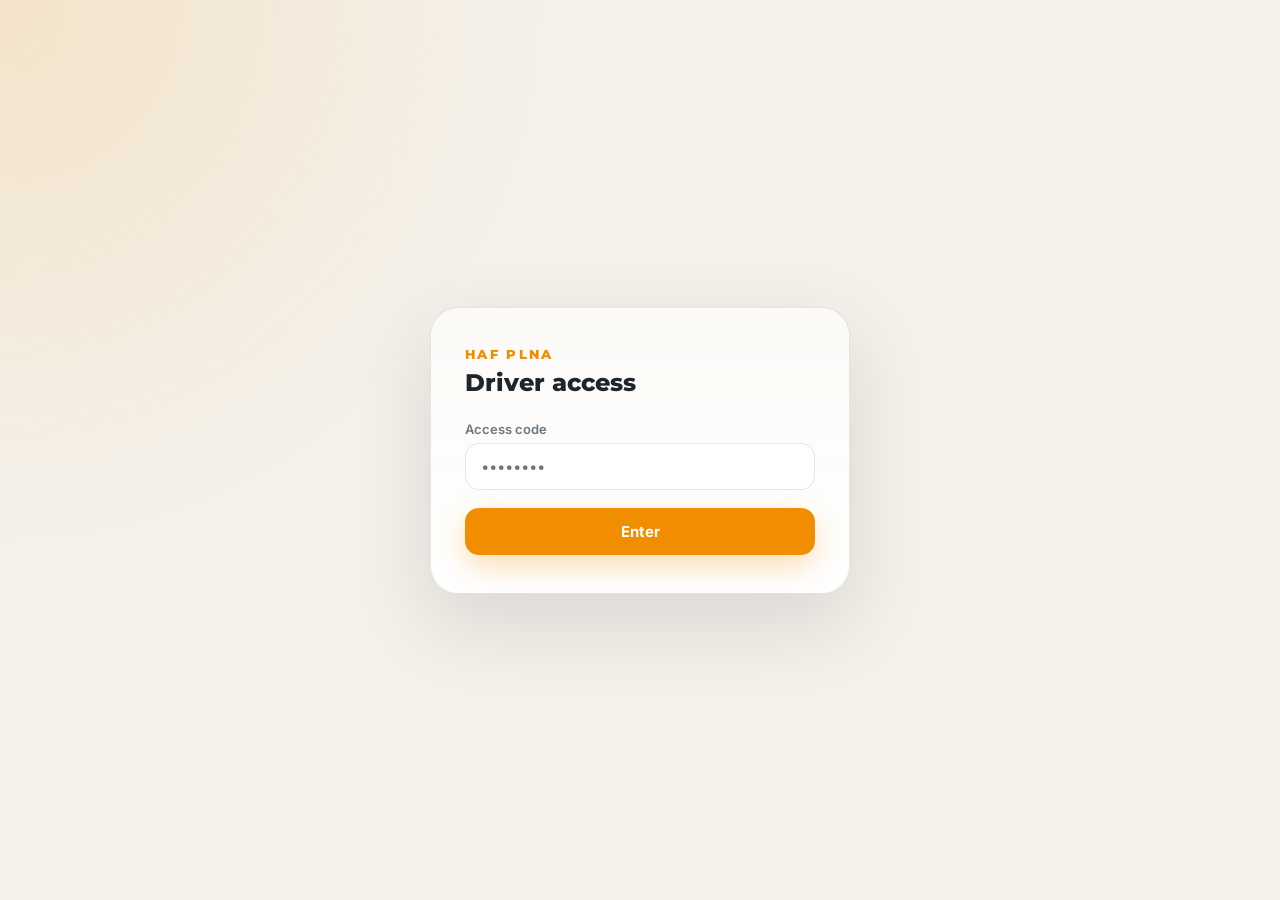
==== commit a7a58194: "Gate: password wall (Otis247) — temporary until Supabase Auth login system ready" ====
--- a/app.html
+++ b/app.html
@@ -23,6 +23,13 @@
 *{box-sizing:border-box} body{margin:0;font-family:"Gotham Book","Inter","Avenir Next",Arial,sans-serif;background:radial-gradient(circle at top left,rgba(241,142,0,.12),transparent 32%),var(--bg);color:var(--text);transition:.25s ease}
 button{font-family:inherit}
 .app{min-height:100vh;display:grid;grid-template-columns:268px 1fr;gap:22px;padding:22px}
+/* mobile top bar + drawer backdrop — hidden on desktop, switched on under 920px */
+.mobile-bar{display:none;align-items:center;gap:12px;padding:11px 14px;position:sticky;top:0;z-index:50;background:var(--panel);border-bottom:1px solid var(--line)}
+.mobile-bar .mb-burger{width:42px;height:42px;flex:none;border:1px solid var(--line);border-radius:12px;background:var(--panel-2);display:grid;place-items:center;cursor:pointer;color:var(--text)}
+.mobile-bar .mb-burger svg{width:22px;height:22px;stroke:currentColor;stroke-width:2;fill:none}
+.mobile-bar .mb-word{font-family:"Montserrat","Inter",sans-serif;font-weight:800;font-size:16px;letter-spacing:-.01em;color:var(--text)}
+.mobile-bar .mb-title{margin-left:auto;font-size:11px;letter-spacing:.12em;text-transform:uppercase;font-weight:800;color:var(--brand-orange)}
+.nav-backdrop{display:none}
 .sidebar,.workspace{background:linear-gradient(180deg,var(--panel),var(--panel-2));border:1px solid var(--line);border-radius:var(--radius);box-shadow:var(--shadow)}
 .sidebar{padding:22px 16px;display:flex;flex-direction:column;gap:18px;position:sticky;top:22px;height:calc(100vh - 44px)}
 .brand{display:flex;align-items:center;gap:12px;padding:4px 6px 16px;border-bottom:1px solid var(--line)}
@@ -84,25 +91,26 @@
 .haf-tile .ht-tt{font-weight:700;font-size:13.5px;letter-spacing:-.01em}
 .haf-tile .ht-sub{display:none}
 @media (max-width:920px){
-  .app{grid-template-columns:1fr;padding:14px}
-  .topbar{padding:18px 20px}
-  .sidebar{position:relative;top:0;height:auto;padding:12px 14px;gap:12px}
-  .brand{display:none}
-  .nav{flex-direction:row;flex-wrap:wrap;justify-content:center;gap:8px;overflow:visible;margin:0;padding:0}
-  .nav-sep,.nav-label{display:none}
-  .nav-btn{flex-direction:column;width:auto;min-width:52px;max-width:72px;height:auto;padding:7px 6px;gap:4px;justify-content:center;font-size:8px;font-weight:700;letter-spacing:.02em;line-height:1.15;text-align:center;border-radius:13px}
-  .nav-btn svg{width:21px;height:21px}
-  .sub .nav-btn{font-size:8px;height:auto}
-  .group{display:contents}
-  .group-btn{flex-direction:column;width:auto;min-width:52px;max-width:72px;height:auto;padding:7px 6px;gap:4px;justify-content:center;font-size:8px;font-weight:700;letter-spacing:.02em;line-height:1.15;text-align:center;border-radius:13px}
-  .group-btn .gb-left{flex-direction:column;gap:4px}
-  .group-btn .chev{display:none}
-  .group .sub{display:none!important}
-  .side-foot{margin-top:0;padding-top:12px;flex-direction:row;flex-wrap:wrap;align-items:flex-start;justify-content:center;gap:12px}
-  .foot-toggle{flex:none;background:none;padding:0;border-radius:0;align-items:flex-start}
-  .theme-row{padding:0;flex-direction:row;align-items:center;justify-content:center;gap:8px}
-  .theme-row span{font-size:8px;font-weight:700;letter-spacing:.02em;flex-direction:column;align-items:center;gap:4px;text-align:center}
-  .theme-row span svg{width:21px;height:21px}
+  /* phone layout: full-width content, sidebar becomes an off-canvas drawer */
+  .app{display:block;padding:0;gap:0}
+  .mobile-bar{display:flex}
+  .sidebar{position:fixed;top:0;left:0;bottom:0;width:284px;max-width:86vw;height:100vh;z-index:70;border-radius:0;border:0;border-right:1px solid var(--line);transform:translateX(-100%);transition:transform .26s ease;overflow-y:auto;box-shadow:none}
+  body.nav-open .sidebar{transform:none;box-shadow:0 0 60px rgba(0,0,0,.45)}
+  .nav-backdrop{display:block;position:fixed;inset:0;background:rgba(10,12,14,.5);z-index:60;opacity:0;pointer-events:none;transition:opacity .26s ease}
+  body.nav-open .nav-backdrop{opacity:1;pointer-events:auto}
+  .brand{display:flex}
+  /* nav stays vertical & touch-friendly inside the drawer */
+  .nav{flex-direction:column;flex-wrap:nowrap;gap:4px;overflow-y:visible;margin:0 -4px;padding:2px 4px}
+  .nav-sep,.nav-label{display:block}
+  .nav-btn{flex-direction:row;width:100%;max-width:none;min-width:0;height:48px;padding:0 16px;gap:14px;justify-content:flex-start;font-size:14.5px;font-weight:600;letter-spacing:0;line-height:1.2;text-align:left;border-radius:13px}
+  .nav-btn svg{width:20px;height:20px}
+  .workspace{border-radius:0;box-shadow:none;border:0}
+  .topbar{padding:14px 16px}
+  .crumb{display:none}
+  .canvas{padding:20px 14px}
+  .side-foot{margin-top:24px;flex-direction:column;gap:10px}
+  /* desktop-only items: hide on mobile so the drawer stays lean */
+  [data-mob="hide"]{display:none!important}
 }
 .crm-wrap{width:100%;max-width:1000px;margin:0 auto 14px;overflow-x:auto;border:1px solid var(--line);border-radius:14px;box-shadow:var(--soft-shadow)}
 .crm{width:100%;border-collapse:collapse;font-size:12.5px;min-width:760px}
@@ -196,10 +204,10 @@
 .tb-ctrl select:focus{outline:2px solid rgba(241,142,0,.35);outline-offset:1px;border-color:var(--brand-orange)}
 .plan-badge{display:inline-flex;align-items:center;gap:6px;font-size:10px;letter-spacing:.08em;text-transform:uppercase;font-weight:800;color:var(--text);background:var(--panel-2);border:1px solid var(--line);border-radius:999px;padding:5px 11px;white-space:nowrap}
 .plan-badge .pb-dot{width:8px;height:8px;border-radius:99px;background:var(--muted);flex:none}
-.plan-badge.lite .pb-dot{background:var(--muted)}
+.plan-badge.lite .pb-dot,.plan-badge.free .pb-dot{background:var(--muted)}
 .plan-badge.plus .pb-dot{background:var(--amber)}
-.plan-badge.pro .pb-dot{background:var(--brand-orange)}
-.plan-badge.pro{border-color:rgba(241,142,0,.34);color:var(--brand-orange)}
+.plan-badge.pro .pb-dot,.plan-badge.paid .pb-dot{background:var(--brand-orange)}
+.plan-badge.pro,.plan-badge.paid{border-color:rgba(241,142,0,.34);color:var(--brand-orange)}
 @media (max-width:920px){.topbar{flex-direction:column;align-items:stretch;gap:12px}.topbar-r{justify-content:flex-start}}
 
 /* ===== Compliance warning + lock panels (driven by HAFModel.gate) ===== */
@@ -334,6 +342,102 @@
 .diary-nav button{border:1px solid var(--line);background:var(--panel-2);border-radius:11px;padding:8px 14px;font-size:13px;font-weight:700;cursor:pointer;color:var(--text);font-family:inherit;transition:.18s ease}
 .diary-nav button:hover{border-color:rgba(241,142,0,.45);color:var(--brand-orange)}
 
+/* ===== Integration connect strips (Calendar / Comms) ===== */
+.connect-strip{width:100%;max-width:640px;margin:0 auto 14px;display:flex;align-items:center;gap:14px;padding:16px 20px;border:1px solid var(--line);border-radius:var(--radius-sm);background:var(--panel-2);box-shadow:var(--soft-shadow);text-align:left;flex-wrap:wrap}
+.connect-strip .cs-ic{width:44px;height:44px;border-radius:12px;display:grid;place-items:center;flex:none;background:var(--panel);border:1px solid var(--line)}
+.connect-strip .cs-ic svg{width:24px;height:24px;stroke:currentColor;stroke-width:1.7;fill:none}
+.connect-strip .cs-ic.g{color:#4285F4}
+.connect-strip .cs-ic.wa{color:#25D366}
+.connect-strip .cs-meta{flex:1;min-width:140px}
+.connect-strip .cs-t{font-weight:700;font-size:14.5px}
+.connect-strip .cs-d{font-size:12.5px;color:var(--muted);margin-top:2px}
+.connect-strip .cs-status{display:inline-flex;align-items:center;gap:6px;font-size:10px;letter-spacing:.08em;text-transform:uppercase;font-weight:800;border-radius:999px;padding:5px 11px;border:1px solid var(--line);flex:none}
+.connect-strip .cs-status::before{content:"";width:7px;height:7px;border-radius:99px;background:var(--muted);flex:none}
+.connect-strip .cs-status.on{color:var(--green);border-color:rgba(79,127,88,.5);background:rgba(79,127,88,.08)}
+.connect-strip .cs-status.on::before{background:var(--green)}
+.connect-strip .cs-status.off{color:var(--amber);border-color:rgba(185,133,48,.5);background:rgba(185,133,48,.08)}
+.connect-strip .cs-status.off::before{background:var(--amber)}
+.connect-strip .cs-btn{font-family:inherit;font-size:12.5px;font-weight:800;color:#fff;background:var(--brand-orange);border:0;border-radius:11px;padding:10px 16px;cursor:pointer;flex:none;box-shadow:var(--soft-shadow)}
+.connect-strip .cs-btn:hover{filter:brightness(1.06)}
+.connect-strip .cs-btn.ghost{background:var(--panel);color:var(--text);border:1px solid var(--line);box-shadow:none}
+/* ===== Month calendar ===== */
+.cal-month{width:100%;max-width:760px;margin:0 auto 18px;border:1px solid var(--line);border-radius:var(--radius-sm);background:var(--panel-2);box-shadow:var(--soft-shadow);overflow:hidden}
+.cal-month .cm-head{display:flex;align-items:center;justify-content:space-between;padding:14px 18px;border-bottom:1px solid var(--line)}
+.cal-month .cm-title{font-weight:800;font-size:15px}
+.cal-month .cm-nav{display:flex;gap:8px}
+.cal-month .cm-nav button{border:1px solid var(--line);background:var(--panel);border-radius:9px;padding:6px 11px;font-size:13px;font-weight:700;cursor:pointer;color:var(--text);font-family:inherit}
+.cal-month .cm-nav button:hover{border-color:rgba(241,142,0,.45);color:var(--brand-orange)}
+.cal-month .cm-dow{display:grid;grid-template-columns:repeat(7,1fr);background:var(--panel-2);border-bottom:1px solid var(--line)}
+.cal-month .cm-dow span{padding:9px 0;text-align:center;font-size:9.5px;letter-spacing:.08em;text-transform:uppercase;color:var(--muted);font-weight:800}
+.cal-grid{display:grid;grid-template-columns:repeat(7,1fr)}
+.cal-cell{min-height:74px;border-right:1px solid var(--line);border-bottom:1px solid var(--line);padding:7px 8px;display:flex;flex-direction:column;gap:5px;text-align:left;font-size:12px}
+.cal-cell:nth-child(7n){border-right:none}
+.cal-cell .cc-d{font-weight:700;color:var(--text)}
+.cal-cell.mute .cc-d{color:var(--muted);opacity:.5}
+.cal-cell.today{background:rgba(241,142,0,.07)}
+.cal-cell.today .cc-d{color:var(--brand-orange)}
+.cal-ev{font-size:10px;font-weight:700;border-radius:6px;padding:3px 6px;line-height:1.2;white-space:nowrap;overflow:hidden;text-overflow:ellipsis}
+.cal-ev.done{background:rgba(79,127,88,.12);color:var(--green)}
+.cal-ev.booked{background:rgba(241,142,0,.12);color:var(--brand-orange)}
+.cal-ev.empty{background:rgba(185,133,48,.12);color:var(--amber)}
+/* ===== Book-by-time slots ===== */
+.slot-col{width:100%;max-width:520px;margin:0 auto 16px;display:flex;flex-direction:column;gap:8px;text-align:left}
+.slot{display:flex;align-items:center;gap:14px;padding:13px 18px;border:1px solid var(--line);border-radius:14px;background:var(--panel-2);box-shadow:var(--soft-shadow)}
+.slot .sl-time{font-weight:800;font-size:14px;width:64px;flex:none}
+.slot .sl-body{flex:1;min-width:0;font-size:13px;color:var(--muted)}
+.slot .sl-tag{font-size:10px;letter-spacing:.08em;text-transform:uppercase;font-weight:800;border-radius:999px;padding:5px 11px;border:1px solid var(--line);flex:none}
+.slot.taken .sl-tag{color:var(--green);border-color:rgba(79,127,88,.5);background:rgba(79,127,88,.08)}
+.slot.free{border-style:dashed;cursor:pointer;transition:.18s ease}
+.slot.free:hover{border-color:rgba(241,142,0,.5);transform:translateY(-1px)}
+.slot.free .sl-tag{color:var(--brand-orange);border-color:rgba(241,142,0,.4);background:rgba(241,142,0,.07)}
+/* ===== Comms preferences ===== */
+.pref-card{width:100%;max-width:560px;margin:0 auto 16px;border:1px solid var(--line);border-radius:var(--radius-sm);background:var(--panel-2);box-shadow:var(--soft-shadow);overflow:hidden;text-align:left}
+.pref-row{display:flex;align-items:center;justify-content:space-between;gap:14px;padding:14px 18px;border-top:1px solid var(--line)}
+.pref-row:first-child{border-top:none}
+.pref-row .pr-t{font-weight:600;font-size:14px}
+.pref-row .pr-s{font-size:12px;color:var(--muted);margin-top:2px}
+
+/* ===== Route planner ===== */
+.rp-summary{width:100%;max-width:760px;margin:0 auto 14px;display:grid;grid-template-columns:repeat(auto-fit,minmax(120px,1fr));gap:12px;text-align:left}
+.rp-stat{border:1px solid var(--line);border-radius:14px;background:var(--panel-2);box-shadow:var(--soft-shadow);padding:13px 16px}
+.rp-stat .rs-l{font-size:9.5px;letter-spacing:.1em;text-transform:uppercase;color:var(--muted);font-weight:800}
+.rp-stat .rs-v{font-family:'Montserrat','Inter',sans-serif;font-size:20px;font-weight:800;letter-spacing:-.02em;margin-top:4px}
+.rp-stat .rs-v.good{color:var(--green)}
+.stops{width:100%;max-width:760px;margin:0 auto 12px;display:flex;flex-direction:column;border:1px solid var(--line);border-radius:var(--radius-sm);background:var(--panel-2);box-shadow:var(--soft-shadow);overflow:hidden;text-align:left}
+.stop-row{display:flex;align-items:center;gap:12px;padding:14px 16px;border-top:1px solid var(--line)}
+.stop-row:first-child{border-top:none}
+.stop-row .st-grip{color:var(--muted);cursor:grab;font-size:15px;flex:none;line-height:1}
+.stop-row .st-num{width:24px;height:24px;border-radius:99px;background:rgba(241,142,0,.12);color:var(--brand-orange);font-weight:800;font-size:12px;display:grid;place-items:center;flex:none}
+.stop-row .st-body{flex:1;min-width:0}
+.stop-row .st-t{font-weight:700;font-size:14px}
+.stop-row .st-d{font-size:12px;color:var(--muted);margin-top:2px}
+.stop-row .st-leg{font-size:11px;font-weight:700;color:var(--muted);flex:none;text-align:right;white-space:nowrap}
+.stop-row.terminus .st-num{background:rgba(79,127,88,.14);color:var(--green)}
+.rp-add{width:100%;max-width:760px;margin:0 auto 14px;display:flex;gap:8px;flex-wrap:wrap}
+.rp-add input{flex:1;min-width:160px;font-family:inherit;font-size:14px;color:var(--text);background:var(--panel-2);border:1px solid var(--line);border-radius:12px;padding:11px 14px}
+.rp-add input:focus{outline:2px solid rgba(241,142,0,.35);border-color:var(--brand-orange)}
+/* ===== Plans & billing ===== */
+.bill-toggle{display:inline-flex;border:1px solid var(--line);border-radius:999px;background:var(--panel-2);padding:4px;margin:0 auto 20px;box-shadow:var(--soft-shadow)}
+.bill-toggle button{border:0;background:transparent;font-family:inherit;font-size:13px;font-weight:800;color:var(--muted);padding:9px 18px;border-radius:999px;cursor:pointer;transition:.18s ease}
+.bill-toggle button.active{background:var(--brand-orange);color:#fff}
+.bill-save{font-size:10px;font-weight:800;color:var(--green);margin-left:6px}
+.plan-cards{width:100%;max-width:720px;margin:0 auto 16px;display:grid;grid-template-columns:1fr 1fr;gap:16px;text-align:left}
+@media(max-width:620px){.plan-cards{grid-template-columns:1fr}}
+.plan-card{border:1px solid var(--line);border-radius:var(--radius);background:var(--panel-2);box-shadow:var(--soft-shadow);padding:24px 24px 26px;display:flex;flex-direction:column;gap:14px}
+.plan-card.feat{border-color:rgba(241,142,0,.45);box-shadow:0 20px 50px rgba(241,142,0,.12)}
+.plan-card .pc-name{font-family:'Montserrat','Inter',sans-serif;font-weight:800;font-size:18px}
+.plan-card .pc-price{display:flex;align-items:baseline;gap:6px;min-height:42px}
+.plan-card .pc-amt{font-family:'Montserrat','Inter',sans-serif;font-weight:900;font-size:38px;letter-spacing:-.03em;color:var(--brand-orange);line-height:1}
+.plan-card .pc-per{font-size:13px;color:var(--muted);font-weight:600}
+.plan-card .pc-tag{font-size:12.5px;color:var(--muted)}
+.plan-card ul{list-style:none;margin:0;padding:0;display:flex;flex-direction:column;gap:9px}
+.plan-card li{display:flex;align-items:flex-start;gap:9px;font-size:13.5px;color:var(--text)}
+.plan-card li svg{width:16px;height:16px;stroke:var(--green);stroke-width:2.2;fill:none;flex:none;margin-top:2px}
+.plan-card .pc-cta{margin-top:auto;font-family:inherit;font-weight:800;font-size:14px;border-radius:13px;padding:13px;cursor:pointer;border:0;text-align:center}
+.plan-card .pc-cta.primary{background:var(--brand-orange);color:#fff;box-shadow:var(--soft-shadow)}
+.plan-card .pc-cta.ghost{background:var(--panel);color:var(--text);border:1px solid var(--line)}
+.plan-card .pc-current{font-size:10px;letter-spacing:.1em;text-transform:uppercase;font-weight:800;color:var(--green);border:1px solid rgba(79,127,88,.5);background:rgba(79,127,88,.08);border-radius:999px;padding:5px 11px;align-self:flex-start}
+
 /* ===== Login gate ===== */
 body.plna-locked .app{display:none !important}
 body.plna-locked{overflow:hidden}
@@ -367,34 +471,50 @@
 </head>
 <body class="plna-locked">
 
-<!-- ===== Login gate (shown until sign-in) ===== -->
+<!-- ===== Access gate (temporary password wall — swap for Supabase Auth when logins are ready) ===== -->
 <div class="plna-gate" id="plnaGate">
   <form class="plna-gate__card" id="plnaGateForm" autocomplete="on">
     <p class="plna-gate__brand">HAF PLNA</p>
-    <h1 class="plna-gate__title">Sign in to your driver dashboard</h1>
-    <label for="gate-email">Email</label>
-    <input type="email" id="gate-email" name="email" placeholder="you@example.com" autocomplete="email" required />
-    <label for="gate-password">Password</label>
-    <input type="password" id="gate-password" name="password" placeholder="••••••••" autocomplete="current-password" required />
-    <button type="submit" class="plna-gate__btn">Sign in</button>
-    <a class="plna-gate__back" href="/">Back to PLNA</a>
+    <h1 class="plna-gate__title">Driver access</h1>
+    <label for="gate-code">Access code</label>
+    <input type="password" id="gate-code" name="code" placeholder="••••••••" autocomplete="current-password" required />
+    <p id="gate-err" style="color:var(--red);font-size:13px;margin:-10px 0 14px;display:none">Incorrect code — try again.</p>
+    <button type="submit" class="plna-gate__btn">Enter</button>
   </form>
 </div>
 
 <script>
-  // <!-- TODO: wire real Supabase Auth session check here -->
-  (function(){
-    var form = document.getElementById('plnaGateForm');
-    if(!form) return;
-    form.addEventListener('submit', function(e){
-      e.preventDefault();
-      // TODO: replace with real Supabase Auth sign-in + session validation
-      document.body.classList.remove('plna-locked');
-    });
-  })();
+(function(){
+  var KEY = 'T3RpczI0Nw=='; // btoa('Otis247')
+  var STORE = 'plna_access';
+  function unlock(){ document.body.classList.remove('plna-locked'); }
+  // persist through the session
+  if(sessionStorage.getItem(STORE) === KEY){ unlock(); return; }
+  var form = document.getElementById('plnaGateForm');
+  var err  = document.getElementById('gate-err');
+  if(!form) return;
+  form.addEventListener('submit', function(e){
+    e.preventDefault();
+    var v = document.getElementById('gate-code').value;
+    if(btoa(v) === KEY){
+      sessionStorage.setItem(STORE, KEY);
+      unlock();
+    } else {
+      err.style.display = 'block';
+      document.getElementById('gate-code').value = '';
+      document.getElementById('gate-code').focus();
+    }
+  });
+})();
 </script>
 
 <div class="app">
+  <header class="mobile-bar">
+    <button class="mb-burger" id="navToggle" aria-label="Open menu"><svg viewBox="0 0 24 24"><path d="M4 7h16M4 12h16M4 17h16"/></svg></button>
+    <span class="mb-word">PLNA</span>
+    <span class="mb-title" id="mTitle">Today</span>
+  </header>
+  <div class="nav-backdrop" id="navBackdrop"></div>
   <aside class="sidebar">
     <!-- TODO: swap in HAF PLNA logo/branding when supplied -->
     <div class="brand">
@@ -410,33 +530,41 @@
     <nav class="nav">
       <div class="nav-label">Driver workspace</div>
       <button class="nav-btn active" data-page="today"><svg viewBox="0 0 24 24"><circle cx="12" cy="12" r="9"/><path d="M12 7v5l3 2"/></svg>Today's Availability</button>
-      <button class="nav-btn" data-page="empty-days"><svg viewBox="0 0 24 24"><path d="M7 3v3M17 3v3M4 8h16M5 5h14v15H5zM9 14h6M9 18h3"/></svg>Empty Days</button>
+      <button class="nav-btn" data-page="empty-days" data-mob="hide"><svg viewBox="0 0 24 24"><path d="M7 3v3M17 3v3M4 8h16M5 5h14v15H5zM9 14h6M9 18h3"/></svg>Empty Days</button>
       <button class="nav-btn" data-page="route-direction"><svg viewBox="0 0 24 24"><path d="M12 2l4 4-4 4M16 6H8a4 4 0 0 0-4 4v8"/></svg>Route Direction</button>
-      <button class="nav-btn" data-page="home-base"><svg viewBox="0 0 24 24"><path d="M3 11l9-8 9 8M5 10v10h14V10"/><circle cx="12" cy="13" r="2.5"/></svg>Home Base &amp; Radius</button>
-      <button class="nav-btn" data-page="working-radius"><svg viewBox="0 0 24 24"><circle cx="12" cy="12" r="9"/><circle cx="12" cy="12" r="2"/><path d="M12 12l6-3"/></svg>Working Radius</button>
+      <button class="nav-btn" data-page="home-base" data-mob="hide"><svg viewBox="0 0 24 24"><path d="M3 11l9-8 9 8M5 10v10h14V10"/><circle cx="12" cy="13" r="2.5"/></svg>Home Base &amp; Radius</button>
+      <button class="nav-btn" data-page="working-radius" data-mob="hide"><svg viewBox="0 0 24 24"><circle cx="12" cy="12" r="9"/><circle cx="12" cy="12" r="2"/><path d="M12 12l6-3"/></svg>Working Radius</button>
+      <button class="nav-btn" data-page="calendar"><svg viewBox="0 0 24 24"><path d="M7 3v3M17 3v3M4 8h16M5 5h14v15H5z"/><path d="M8 12h3v3H8z"/></svg>Calendar</button>
 
       <div class="nav-sep"></div>
       <div class="nav-label">Jobs &amp; routes</div>
       <button class="nav-btn" data-page="planned-jobs"><svg viewBox="0 0 24 24"><path d="M4 7h16v13H4zM8 7V5a2 2 0 0 1 2-2h4a2 2 0 0 1 2 2v2M4 12h16"/></svg>Planned Jobs</button>
-      <button class="nav-btn" data-page="return-route"><svg viewBox="0 0 24 24"><path d="M9 14l-4-4 4-4M5 10h9a5 5 0 0 1 5 5v3"/></svg>Return-Route</button>
-      <button class="nav-btn" data-page="driver-diary"><svg viewBox="0 0 24 24"><path d="M7 3v3M17 3v3M4 8h16M5 5h14v15H5zM8 12h8M8 16h5"/></svg>Driver Diary</button>
+      <button class="nav-btn" data-page="route-planner" data-mob="hide"><svg viewBox="0 0 24 24"><path d="M6 19a2 2 0 1 0 0-4 2 2 0 0 0 0 4ZM18 9a2 2 0 1 0 0-4 2 2 0 0 0 0 4ZM8 17h6a3 3 0 0 0 3-3V9M6 15V7a2 2 0 0 1 2-2h4"/></svg>Route Planner</button>
+      <button class="nav-btn" data-page="return-route" data-mob="hide"><svg viewBox="0 0 24 24"><path d="M9 14l-4-4 4-4M5 10h9a5 5 0 0 1 5 5v3"/></svg>Return-Route</button>
+      <button class="nav-btn" data-page="driver-diary" data-mob="hide"><svg viewBox="0 0 24 24"><path d="M7 3v3M17 3v3M4 8h16M5 5h14v15H5zM8 12h8M8 16h5"/></svg>Driver Diary</button>
       <button class="nav-btn" data-page="notes"><svg viewBox="0 0 24 24"><path d="M5 4h14v16H5zM9 9h6M9 13h6M9 17h3"/></svg>Notes</button>
 
       <div class="nav-sep"></div>
       <div class="nav-label">After the job</div>
       <button class="nav-btn" data-page="pod"><svg viewBox="0 0 24 24"><path d="M9 11l2 2 4-4M5 5h14v14H5z"/></svg>Proof of Delivery</button>
-      <button class="nav-btn" data-page="job-feedback"><svg viewBox="0 0 24 24"><path d="M12 3l2.5 5 5.5.8-4 3.9 1 5.5L12 16l-5 2.7 1-5.5-4-3.9 5.5-.8Z"/></svg>Job Feedback</button>
-      <button class="nav-btn" data-page="suggested-rate"><svg viewBox="0 0 24 24"><path d="M12 3v18M16 7a4 4 0 0 0-4-2c-2 0-4 1-4 3s2 3 4 3 4 1 4 3-2 3-4 3a4 4 0 0 1-4-2"/></svg>Suggested Rate</button>
+      <button class="nav-btn" data-page="job-feedback" data-mob="hide"><svg viewBox="0 0 24 24"><path d="M12 3l2.5 5 5.5.8-4 3.9 1 5.5L12 16l-5 2.7 1-5.5-4-3.9 5.5-.8Z"/></svg>Job Feedback</button>
+      <button class="nav-btn" data-page="suggested-rate" data-mob="hide"><svg viewBox="0 0 24 24"><path d="M12 3v18M16 7a4 4 0 0 0-4-2c-2 0-4 1-4 3s2 3 4 3 4 1 4 3-2 3-4 3a4 4 0 0 1-4-2"/></svg>Suggested Rate</button>
+
+      <div class="nav-sep" data-mob="hide"></div>
+      <div class="nav-label" data-mob="hide">Pro</div>
+      <button class="nav-btn" data-page="haffee" data-mob="hide"><svg viewBox="0 0 24 24"><path d="M12 3a4 4 0 0 1 4 4c0 1.5-1 2.5-2 3.2V12H10v-1.8C9 9.5 8 8.5 8 7a4 4 0 0 1 4-4ZM9 16h6M10 20h4"/></svg>HAFFEE AI</button>
+      <button class="nav-btn" data-page="landing-page" data-mob="hide"><svg viewBox="0 0 24 24"><path d="M3 5h18v14H3zM3 9h18M7 7h.01M9.5 7h.01"/></svg>Driver Landing Page</button>
+
+      <div class="nav-sep" data-mob="hide"></div>
+      <div class="nav-label" data-mob="hide">Network</div>
+      <button class="nav-btn" data-page="rewards" data-mob="hide"><svg viewBox="0 0 24 24"><path d="M8 21h8M12 17v4M5 4h14v4a7 7 0 0 1-14 0V4ZM5 6H3v1a3 3 0 0 0 3 3M19 6h2v1a3 3 0 0 1-3 3"/></svg>My Rewards</button>
+      <button class="nav-btn" data-page="network-pass" data-mob="hide"><svg viewBox="0 0 24 24"><path d="M3 6h18v12H3z"/><path d="M3 10h18M7 15h4"/></svg>Network Pass</button>
 
       <div class="nav-sep"></div>
-      <div class="nav-label">Pro</div>
-      <button class="nav-btn" data-page="haffee"><svg viewBox="0 0 24 24"><path d="M12 3a4 4 0 0 1 4 4c0 1.5-1 2.5-2 3.2V12H10v-1.8C9 9.5 8 8.5 8 7a4 4 0 0 1 4-4ZM9 16h6M10 20h4"/></svg>HAFFEE AI</button>
-      <button class="nav-btn" data-page="landing-page"><svg viewBox="0 0 24 24"><path d="M3 5h18v14H3zM3 9h18M7 7h.01M9.5 7h.01"/></svg>Driver Landing Page</button>
-
-      <div class="nav-sep"></div>
-      <div class="nav-label">Network</div>
-      <button class="nav-btn" data-page="rewards"><svg viewBox="0 0 24 24"><path d="M8 21h8M12 17v4M5 4h14v4a7 7 0 0 1-14 0V4ZM5 6H3v1a3 3 0 0 0 3 3M19 6h2v1a3 3 0 0 1-3 3"/></svg>My Rewards</button>
-      <button class="nav-btn" data-page="network-pass"><svg viewBox="0 0 24 24"><path d="M3 6h18v12H3z"/><path d="M3 10h18M7 15h4"/></svg>Network Pass</button>
+      <div class="nav-label">Account</div>
+      <button class="nav-btn" data-page="comms"><svg viewBox="0 0 24 24"><path d="M21 11.5a8.4 8.4 0 0 1-12 7.6L3 21l1.9-5.6A8.4 8.4 0 1 1 21 11.5Z"/></svg>Communications</button>
+      <button class="nav-btn" data-page="integrations" data-mob="hide"><svg viewBox="0 0 24 24"><path d="M10 3v6M14 3v6M5 9h14v3a7 7 0 0 1-14 0z M12 19v2"/></svg>Connected Apps</button>
+      <button class="nav-btn" data-page="plans" data-mob="hide"><svg viewBox="0 0 24 24"><path d="M3 7h18v12H3zM3 11h18M7 15h4"/></svg>Plans &amp; Billing</button>
     </nav>
 
     <div class="side-foot">
@@ -455,9 +583,8 @@
         <div class="tb-ctrl">
           <label for="planSelect">PLNA plan</label>
           <select id="planSelect">
-            <option value="LITE">Lite · £0/mo</option>
-            <option value="PLUS">Plus · £10/mo</option>
-            <option value="PRO" selected>Pro · £50/mo</option>
+            <option value="FREE">Free · £0</option>
+            <option value="PAID" selected>Pro · £19/mo</option>
           </select>
         </div>
         <div class="tb-ctrl">
@@ -634,6 +761,83 @@
         <p class="preview-note">Framework preview — static placeholder. Radius changes take effect immediately and update which jobs are surfaced in Planned Jobs.</p>
       </section>
 
+      <section class="page" id="calendar" data-gate="plnaPlanner" data-title="Calendar">
+        <div class="plna-head">
+          <div class="glyph"><svg viewBox="0 0 24 24"><path d="M7 3v3M17 3v3M4 8h16M5 5h14v15H5z"/><path d="M8 12h3v3H8z"/></svg></div>
+          <h1>Calendar</h1>
+          <p>Your month at a glance — what you've completed, what's booked, and open time you can fill. Sync with Google Calendar to keep it all in one place.</p>
+        </div>
+        <div class="connect-strip">
+          <div class="cs-ic g"><svg viewBox="0 0 24 24"><path d="M7 3v3M17 3v3M4 8h16M5 5h14v15H5z"/></svg></div>
+          <div class="cs-meta">
+            <div class="cs-t">Google Calendar</div>
+            <div class="cs-d">Two-way sync — your booked jobs appear in Google, and your busy times block out here.</div>
+          </div>
+          <span class="cs-status off">Not connected</span>
+          <button class="cs-btn">Connect</button>
+        </div>
+        <div class="cal-month">
+          <div class="cm-head">
+            <span class="cm-title">June 2026</span>
+            <div class="cm-nav"><button>&#8592;</button><button>Today</button><button>&#8594;</button></div>
+          </div>
+          <div class="cm-dow"><span>Mon</span><span>Tue</span><span>Wed</span><span>Thu</span><span>Fri</span><span>Sat</span><span>Sun</span></div>
+          <div class="cal-grid">
+            <div class="cal-cell"><span class="cc-d">1</span></div>
+            <div class="cal-cell"><span class="cc-d">2</span><span class="cal-ev done">B1→S1</span></div>
+            <div class="cal-cell"><span class="cc-d">3</span></div>
+            <div class="cal-cell"><span class="cc-d">4</span><span class="cal-ev done">S1→M1</span></div>
+            <div class="cal-cell"><span class="cc-d">5</span></div>
+            <div class="cal-cell mute"><span class="cc-d">6</span></div>
+            <div class="cal-cell mute"><span class="cc-d">7</span></div>
+            <div class="cal-cell"><span class="cc-d">8</span><span class="cal-ev done">B1→CV1</span></div>
+            <div class="cal-cell"><span class="cc-d">9</span></div>
+            <div class="cal-cell"><span class="cc-d">10</span><span class="cal-ev done">LS1→B1</span></div>
+            <div class="cal-cell"><span class="cc-d">11</span></div>
+            <div class="cal-cell"><span class="cc-d">12</span><span class="cal-ev done">B1→NE1</span></div>
+            <div class="cal-cell mute"><span class="cc-d">13</span></div>
+            <div class="cal-cell mute"><span class="cc-d">14</span></div>
+            <div class="cal-cell"><span class="cc-d">15</span><span class="cal-ev done">B1→S1</span></div>
+            <div class="cal-cell"><span class="cc-d">16</span><span class="cal-ev done">S1→LS1</span></div>
+            <div class="cal-cell"><span class="cc-d">17</span><span class="cal-ev done">LS1→B1</span></div>
+            <div class="cal-cell"><span class="cc-d">18</span><span class="cal-ev done">B1→M1</span></div>
+            <div class="cal-cell"><span class="cc-d">19</span><span class="cal-ev done">M1→B1</span></div>
+            <div class="cal-cell mute"><span class="cc-d">20</span></div>
+            <div class="cal-cell mute"><span class="cc-d">21</span></div>
+            <div class="cal-cell today"><span class="cc-d">22</span><span class="cal-ev booked">2 jobs</span></div>
+            <div class="cal-cell"><span class="cc-d">23</span><span class="cal-ev empty">Empty</span></div>
+            <div class="cal-cell"><span class="cc-d">24</span><span class="cal-ev booked">LS1→B1</span></div>
+            <div class="cal-cell"><span class="cc-d">25</span><span class="cal-ev empty">Empty</span></div>
+            <div class="cal-cell"><span class="cc-d">26</span><span class="cal-ev empty">Empty</span></div>
+            <div class="cal-cell mute"><span class="cc-d">27</span></div>
+            <div class="cal-cell mute"><span class="cc-d">28</span></div>
+            <div class="cal-cell"><span class="cc-d">29</span></div>
+            <div class="cal-cell"><span class="cc-d">30</span></div>
+            <div class="cal-cell mute"><span class="cc-d">1</span></div>
+            <div class="cal-cell mute"><span class="cc-d">2</span></div>
+            <div class="cal-cell mute"><span class="cc-d">3</span></div>
+            <div class="cal-cell mute"><span class="cc-d">4</span></div>
+            <div class="cal-cell mute"><span class="cc-d">5</span></div>
+          </div>
+        </div>
+        <div class="csub" style="max-width:760px;margin:0 auto 10px;width:100%;text-align:left">What you've done — last 7 days</div>
+        <div class="stat-grid" style="max-width:760px;margin:0 auto 16px">
+          <div class="stat-card"><span class="sl">Jobs completed</span><span class="sv">6 <small>last 7 days</small></span></div>
+          <div class="stat-card"><span class="sl">Miles driven</span><span class="sv">540 <small>loaded</small></span></div>
+          <div class="stat-card"><span class="sl">Earnings</span><span class="sv">&pound;742 <small>after fees</small></span></div>
+          <div class="stat-card"><span class="sl">On-time delivery</span><span class="sv">100% <small>6 of 6</small></span></div>
+        </div>
+        <div class="csub" style="max-width:520px;margin:0 auto 10px;width:100%;text-align:left">Book by time — Tue 23 Jun (your open day)</div>
+        <div class="slot-col">
+          <div class="slot taken"><span class="sl-time">06:30</span><span class="sl-body">PL-10428 · B1 → S1 collection</span><span class="sl-tag">Booked</span></div>
+          <div class="slot free"><span class="sl-time">09:00</span><span class="sl-body">Open — 3 hr window, B1 lanes available</span><span class="sl-tag">Book slot</span></div>
+          <div class="slot free"><span class="sl-time">12:00</span><span class="sl-body">Open — 2 hr window, return-route matches</span><span class="sl-tag">Book slot</span></div>
+          <div class="slot taken"><span class="sl-time">14:30</span><span class="sl-body">PL-10431 · S1 → LS1 delivery</span><span class="sl-tag">Booked</span></div>
+          <div class="slot free"><span class="sl-time">17:00</span><span class="sl-body">Open — late slot, LS1 → B1 home leg</span><span class="sl-tag">Book slot</span></div>
+        </div>
+        <p class="preview-note">Framework preview — static placeholder. Live Google Calendar sync and time-slot booking wire up once the calendar integration is connected (see Connected Apps).</p>
+      </section>
+
       <section class="page" id="planned-jobs" data-gate="jobBoard" data-title="Planned Jobs">
         <div class="plna-head">
           <div class="glyph"><svg viewBox="0 0 24 24"><path d="M4 7h16v13H4zM8 7V5a2 2 0 0 1 2-2h4a2 2 0 0 1 2 2v2M4 12h16"/></svg></div>
@@ -654,13 +858,59 @@
         <p class="preview-note">Framework preview — static placeholder data, no live integrations yet.</p>
       </section>
 
+      <section class="page" id="route-planner" data-gate="plnaPlanner" data-title="Route Planner">
+        <div class="plna-head">
+          <div class="glyph"><svg viewBox="0 0 24 24"><path d="M6 19a2 2 0 1 0 0-4 2 2 0 0 0 0 4ZM18 9a2 2 0 1 0 0-4 2 2 0 0 0 0 4ZM8 17h6a3 3 0 0 0 3-3V9M6 15V7a2 2 0 0 1 2-2h4"/></svg></div>
+          <h1>Route Planner</h1>
+          <p>Build your own day. Drop in your jobs and your own work, order the stops the way you drive, and PLNA works out the miles, the time and what it's worth.</p>
+        </div>
+        <div data-plan-min="PAID" style="width:100%;display:flex;flex-direction:column;align-items:center;gap:14px">
+          <div class="plan-real" style="width:100%;display:flex;flex-direction:column;align-items:center;gap:14px">
+            <div class="rp-summary">
+              <div class="rp-stat"><div class="rs-l">Stops</div><div class="rs-v">5</div></div>
+              <div class="rp-stat"><div class="rs-l">Total miles</div><div class="rs-v">186 <span style="font-size:12px;color:var(--muted)">loaded</span></div></div>
+              <div class="rp-stat"><div class="rs-l">Drive time</div><div class="rs-v">4h 35m</div></div>
+              <div class="rp-stat"><div class="rs-l">Est. day pay</div><div class="rs-v good">&pound;306</div></div>
+            </div>
+            <div class="stops">
+              <div class="stop-row terminus"><span class="st-grip">⠿</span><span class="st-num">A</span><div class="st-body"><div class="st-t">B1 Birmingham — home base</div><div class="st-d">Start · 06:30</div></div><span class="st-leg">—</span></div>
+              <div class="stop-row"><span class="st-grip">⠿</span><span class="st-num">1</span><div class="st-body"><div class="st-t">PL-10428 · collect B1 → deliver S1</div><div class="st-d">Same-day · Luton · &pound;142</div></div><span class="st-leg">78 mi · 1h40</span></div>
+              <div class="stop-row"><span class="st-grip">⠿</span><span class="st-num">2</span><div class="st-body"><div class="st-t">Your own job · S1 collection</div><div class="st-d">Added by you · &pound;90 cash</div></div><span class="st-leg">4 mi · 12m</span></div>
+              <div class="stop-row"><span class="st-grip">⠿</span><span class="st-num">3</span><div class="st-body"><div class="st-t">PL-10431 · S1 → LS1 delivery</div><div class="st-d">Economy · Luton · &pound;68</div></div><span class="st-leg">38 mi · 55m</span></div>
+              <div class="stop-row terminus"><span class="st-grip">⠿</span><span class="st-num">B</span><div class="st-body"><div class="st-t">B1 Birmingham — home base</div><div class="st-d">Finish · return leg</div></div><span class="st-leg">66 mi · 1h28</span></div>
+            </div>
+            <div class="rp-add">
+              <input type="text" placeholder="Add a stop — postcode, job ID or your own pickup…">
+              <button class="cs-btn">Add stop</button>
+              <button class="cs-btn ghost">Optimise order</button>
+            </div>
+            <div class="plna-actions">
+              <span class="pill">Save route</span>
+              <span class="pill">Send to Driver Diary</span>
+              <span class="pill">Find a return load</span>
+              <span class="pill">Open in maps</span>
+            </div>
+            <p class="preview-note">Framework preview — static placeholder. Drag to reorder, add your own work alongside HAF jobs; live mileage &amp; pay recalc and map routing wire up with the planner backend.</p>
+          </div>
+          <div class="plan-tease is-locked" style="width:100%">
+            <div class="upsell">
+              <div class="us-ic"><svg viewBox="0 0 24 24"><path d="M6 19a2 2 0 1 0 0-4 2 2 0 0 0 0 4ZM18 9a2 2 0 1 0 0-4 2 2 0 0 0 0 4ZM8 17h6a3 3 0 0 0 3-3V9M6 15V7a2 2 0 0 1 2-2h4"/></svg></div>
+              <span class="us-need">Pro feature</span>
+              <h2>Plan your whole day</h2>
+              <p>The full route planner lets you sequence HAF jobs and your own work into one optimised day, with live miles, drive time and pay. Included with PLNA Pro.</p>
+              <div class="us-feats"><span class="pill">PLNA Pro · £19/mo</span><span class="pill">or £190/year</span></div>
+            </div>
+          </div>
+        </div>
+      </section>
+
       <section class="page" id="return-route" data-gate="plnaPlanner" data-title="Return-Route">
         <div class="plna-head">
           <div class="glyph"><svg viewBox="0 0 24 24"><path d="M9 14l-4-4 4-4M5 10h9a5 5 0 0 1 5 5v3"/></svg></div>
           <h1>Return-Route</h1>
           <p>Fill the empty leg home. PLNA looks for collections that point back toward your base around your finish time.</p>
         </div>
-        <div data-plan-min="PLUS" style="width:100%;display:flex;flex-direction:column;align-items:center;gap:14px">
+        <div data-plan-min="PAID" style="width:100%;display:flex;flex-direction:column;align-items:center;gap:14px">
           <div class="plan-real" style="width:100%;display:flex;flex-direction:column;align-items:center;gap:14px">
             <div class="stat-grid">
               <div class="stat-card"><span class="sl">Return-route alerts</span><span class="sv"><span class="pill pill-status">On</span></span></div>
@@ -675,8 +925,8 @@
               <div class="us-ic"><svg viewBox="0 0 24 24"><path d="M9 14l-4-4 4-4M5 10h9a5 5 0 0 1 5 5v3"/></svg></div>
               <span class="us-need">Plus feature</span>
               <h2>Return-route alerts</h2>
-              <p>Get pinged when a collection appears that points back toward your base around your finish time, so you can chase the empty leg home. Available on PLNA Plus and Pro.</p>
-              <div class="us-feats"><span class="pill">PLNA Plus · £10/mo</span><span class="pill">PLNA Pro · £50/mo</span></div>
+              <p>Get pinged when a collection appears that points back toward your base around your finish time, so you can chase the empty leg home. Included with PLNA Pro.</p>
+              <div class="us-feats"><span class="pill">PLNA Pro · £19/mo</span><span class="pill">or £190/year</span></div>
             </div>
           </div>
         </div>
@@ -920,7 +1170,7 @@
           <h1>HAFFEE AI</h1>
           <p>Your planning co-pilot — reads your week, your lanes and live network demand to suggest where to be, what to price and which empty legs to fill.</p>
         </div>
-        <div data-plan-min="PRO" style="width:100%;display:flex;flex-direction:column;align-items:center;gap:14px">
+        <div data-plan-min="PAID" style="width:100%;display:flex;flex-direction:column;align-items:center;gap:14px">
           <div class="plan-real" style="width:100%;display:flex;flex-direction:column;align-items:center;gap:14px">
             <div class="stat-grid">
               <div class="stat-card"><span class="sl">AI status</span><span class="sv"><span class="pill pill-status">Active · Pro</span></span></div>
@@ -939,8 +1189,8 @@
               <div class="us-ic"><svg viewBox="0 0 24 24"><path d="M12 3a4 4 0 0 1 4 4c0 1.5-1 2.5-2 3.2V12H10v-1.8C9 9.5 8 8.5 8 7a4 4 0 0 1 4-4ZM9 16h6M10 20h4"/></svg></div>
               <span class="us-need">Pro feature</span>
               <h2>Unlock HAFFEE AI</h2>
-              <p>Full HAFFEE AI planning support — live lane reads, pricing prompts and empty-leg guidance — comes with PLNA Pro. Plus members get a basic AI teaser; Pro gets the full assistant.</p>
-              <div class="us-feats"><span class="pill">PLNA Pro · £50/mo</span><span class="pill">Requires your own domain</span></div>
+              <p>Full HAFFEE AI planning support — live lane reads, pricing prompts and empty-leg guidance — comes with PLNA Pro.</p>
+              <div class="us-feats"><span class="pill">PLNA Pro · £19/mo</span><span class="pill">or £190/year</span></div>
             </div>
           </div>
         </div>
@@ -952,7 +1202,7 @@
           <h1>Driver Landing Page</h1>
           <p>Your own local courier brand, with HAF behind the funnel. You own the domain, HAF supports the page, and work you can't take overflows to KNECT.</p>
         </div>
-        <div data-plan-min="PRO" style="width:100%;display:flex;flex-direction:column;align-items:center;gap:14px">
+        <div data-plan-min="PAID" style="width:100%;display:flex;flex-direction:column;align-items:center;gap:14px">
           <div class="plan-real" style="width:100%;display:flex;flex-direction:column;align-items:center;gap:14px">
             <div class="lp-status">
               <span class="lps-dot"></span>
@@ -988,7 +1238,7 @@
               <span class="us-need">Pro feature</span>
               <h2>Build your local courier brand</h2>
               <p>The PLNA Pro Driver Landing Page gives you a branded page on your own domain, with HAF behind the funnel and overflow you can't cover passed to KNECT. Pro only — and you'll need to own your own domain (§11).</p>
-              <div class="us-feats"><span class="pill">PLNA Pro · £50/mo</span><span class="pill">Requires your own domain</span><span class="pill">KNECT overflow funnel</span></div>
+              <div class="us-feats"><span class="pill">PLNA Pro · £19/mo</span><span class="pill">or £190/year</span><span class="pill">Requires your own domain</span></div>
             </div>
           </div>
         </div>
@@ -1026,6 +1276,122 @@
           <div class="bt-row"><span>KNECT job board access</span><span class="bt-yes">Yes</span><span class="bt-yes">Yes</span></div>
         </div>
         <p class="preview-note">Framework preview — static placeholder data, no live integrations yet. Network Pass status is determined by your KNECT membership.</p>
+      </section>
+
+      <section class="page" id="comms" data-title="Communications">
+        <div class="plna-head">
+          <div class="glyph"><svg viewBox="0 0 24 24"><path d="M21 11.5a8.4 8.4 0 0 1-12 7.6L3 21l1.9-5.6A8.4 8.4 0 1 1 21 11.5Z"/></svg></div>
+          <h1>Communications</h1>
+          <p>Choose the WhatsApp account all your job alerts, offers and reminders run through — so everything reaches you where you already are.</p>
+        </div>
+        <div class="connect-strip">
+          <div class="cs-ic wa"><svg viewBox="0 0 24 24"><path d="M21 11.5a8.4 8.4 0 0 1-12 7.6L3 21l1.9-5.6A8.4 8.4 0 1 1 21 11.5Z"/></svg></div>
+          <div class="cs-meta">
+            <div class="cs-t">WhatsApp</div>
+            <div class="cs-d">Pair the WhatsApp number you want HAF to message you on. Scan once to connect.</div>
+          </div>
+          <span class="cs-status off">Not connected</span>
+          <button class="cs-btn">Connect</button>
+        </div>
+        <div class="settings-card">
+          <div class="sc-row">
+            <div><div class="sc-label">Your WhatsApp number</div><div class="sc-sub">The account all communications route through</div></div>
+            <div class="sc-ctrl" style="color:var(--text)"><input type="tel" placeholder="+44 7…" style="font-family:inherit;font-size:13.5px;color:var(--text);background:var(--panel-2);border:1px solid var(--line);border-radius:10px;padding:8px 11px;width:150px"></div>
+          </div>
+          <div class="sc-row">
+            <div><div class="sc-label">Preferred channel</div><div class="sc-sub">Where new offers and alerts are sent first</div></div>
+            <div class="sc-ctrl"><select><option selected>WhatsApp</option><option>SMS</option><option>Email</option><option>In-app only</option></select></div>
+          </div>
+        </div>
+        <div class="csub" style="max-width:560px;margin:0 auto 10px;width:100%;text-align:left">What you get notified about</div>
+        <div class="pref-card">
+          <div class="pref-row"><div><div class="pr-t">New job offers</div><div class="pr-s">When a job matching your lane &amp; vehicle appears</div></div><div class="switch on" onclick="this.classList.toggle('on')"><div class="knob"></div></div></div>
+          <div class="pref-row"><div><div class="pr-t">Return-route alerts</div><div class="pr-s">Collections pointing back toward your base</div></div><div class="switch on" onclick="this.classList.toggle('on')"><div class="knob"></div></div></div>
+          <div class="pref-row"><div><div class="pr-t">Booking confirmations</div><div class="pr-s">When a job is confirmed or changes time</div></div><div class="switch on" onclick="this.classList.toggle('on')"><div class="knob"></div></div></div>
+          <div class="pref-row"><div><div class="pr-t">Proof-of-delivery reminders</div><div class="pr-s">A nudge to capture POD after each drop</div></div><div class="switch" onclick="this.classList.toggle('on')"><div class="knob"></div></div></div>
+          <div class="pref-row"><div><div class="pr-t">Weekly summary</div><div class="pr-s">Your earnings &amp; jobs recap every Sunday</div></div><div class="switch on" onclick="this.classList.toggle('on')"><div class="knob"></div></div></div>
+        </div>
+        <p class="preview-note">Framework preview — static placeholder. Live WhatsApp delivery connects in Connected Apps; each driver pairs their own number.</p>
+      </section>
+
+      <section class="page" id="integrations" data-title="Connected Apps">
+        <div class="plna-head">
+          <div class="glyph"><svg viewBox="0 0 24 24"><path d="M10 3v6M14 3v6M5 9h14v3a7 7 0 0 1-14 0z M12 19v2"/></svg></div>
+          <h1>Connected Apps</h1>
+          <p>Link the tools you already use. Each driver connects their own accounts — HAF never sees your passwords.</p>
+        </div>
+        <div class="connect-strip">
+          <div class="cs-ic g"><svg viewBox="0 0 24 24"><path d="M7 3v3M17 3v3M4 8h16M5 5h14v15H5z"/></svg></div>
+          <div class="cs-meta">
+            <div class="cs-t">Google Calendar</div>
+            <div class="cs-d">See your availability and let jobs book straight into your day.</div>
+          </div>
+          <span class="cs-status off">Not connected</span>
+          <button class="cs-btn">Connect</button>
+        </div>
+        <div class="connect-strip">
+          <div class="cs-ic wa"><svg viewBox="0 0 24 24"><path d="M21 11.5a8.4 8.4 0 0 1-12 7.6L3 21l1.9-5.6A8.4 8.4 0 1 1 21 11.5Z"/></svg></div>
+          <div class="cs-meta">
+            <div class="cs-t">WhatsApp</div>
+            <div class="cs-d">Get offers, alerts and reminders on the number you choose.</div>
+          </div>
+          <span class="cs-status off">Not connected</span>
+          <button class="cs-btn">Connect</button>
+        </div>
+        <div class="connect-strip">
+          <div class="cs-ic"><svg viewBox="0 0 24 24" style="color:var(--brand-orange)"><path d="M4 6h16v12H4zM4 7l8 6 8-6"/></svg></div>
+          <div class="cs-meta">
+            <div class="cs-t">Email</div>
+            <div class="cs-d">A backup channel for confirmations and your weekly summary.</div>
+          </div>
+          <span class="cs-status on">Connected</span>
+          <button class="cs-btn ghost">Manage</button>
+        </div>
+        <p class="preview-note">Framework preview — static placeholder. Google Calendar booking links and WhatsApp pairing wire up per driver; programmatic calendar writes are pending platform calendar access.</p>
+      </section>
+
+      <section class="page" id="plans" data-title="Plans &amp; Billing">
+        <div class="plna-head">
+          <div class="glyph"><svg viewBox="0 0 24 24"><path d="M3 7h18v12H3zM3 11h18M7 15h4"/></svg></div>
+          <h1>Plans &amp; Billing</h1>
+          <p>Two ways to use PLNA — Free, or Pro for the full planning toolkit. Pay monthly or save with a year up front.</p>
+        </div>
+        <div class="bill-toggle">
+          <button class="active" id="billMonthly" onclick="setBilling('monthly')">Monthly</button>
+          <button id="billAnnual" onclick="setBilling('annual')">Annual <span class="bill-save">save £38</span></button>
+        </div>
+        <div class="plan-cards">
+          <div class="plan-card">
+            <div class="pc-name">PLNA Free</div>
+            <div class="pc-price"><span class="pc-amt">£0</span><span class="pc-per">forever</span></div>
+            <div class="pc-tag">Plan your own courier work.</div>
+            <ul>
+              <li><svg viewBox="0 0 24 24"><path d="M5 12l5 5 9-11"/></svg>Driver &amp; vehicle profile</li>
+              <li><svg viewBox="0 0 24 24"><path d="M5 12l5 5 9-11"/></svg>Availability &amp; calendar</li>
+              <li><svg viewBox="0 0 24 24"><path d="M5 12l5 5 9-11"/></svg>See the job board</li>
+              <li><svg viewBox="0 0 24 24"><path d="M5 12l5 5 9-11"/></svg>Basic area preferences</li>
+              <li><svg viewBox="0 0 24 24"><path d="M5 12l5 5 9-11"/></svg>KNECT network connection</li>
+            </ul>
+            <button class="pc-cta ghost">Choose Free</button>
+          </div>
+          <div class="plan-card feat">
+            <span class="pc-current">Current plan</span>
+            <div class="pc-name">PLNA Pro</div>
+            <div class="pc-price"><span class="pc-amt" id="proAmt">£19</span><span class="pc-per" id="proPer">per month</span></div>
+            <div class="pc-tag" id="proTag">Plan smarter. Earn better.</div>
+            <ul>
+              <li><svg viewBox="0 0 24 24"><path d="M5 12l5 5 9-11"/></svg>Everything in Free</li>
+              <li><svg viewBox="0 0 24 24"><path d="M5 12l5 5 9-11"/></svg>Full route planner</li>
+              <li><svg viewBox="0 0 24 24"><path d="M5 12l5 5 9-11"/></svg>Return-route alerts</li>
+              <li><svg viewBox="0 0 24 24"><path d="M5 12l5 5 9-11"/></svg>Full HAFFEE AI support</li>
+              <li><svg viewBox="0 0 24 24"><path d="M5 12l5 5 9-11"/></svg>Higher base-rate % + lower fee</li>
+              <li><svg viewBox="0 0 24 24"><path d="M5 12l5 5 9-11"/></svg>Driver landing page</li>
+              <li><svg viewBox="0 0 24 24"><path d="M5 12l5 5 9-11"/></svg>Priority KNECT visibility</li>
+            </ul>
+            <button class="pc-cta primary">Manage billing</button>
+          </div>
+        </div>
+        <p class="preview-note">Framework preview — prices are placeholders pending confirmation. Live checkout (Stripe monthly/annual) wires up with billing.</p>
       </section>
 
     </div>
@@ -1049,11 +1415,12 @@
   if(navBtn){navBtn.classList.add('active');}
   pages.forEach(function(p){p.classList.remove('active');});
   var pg=document.getElementById(id);
-  if(pg){pg.classList.add('active'); crumb.textContent=pg.dataset.title||'';}
+  if(pg){pg.classList.add('active'); crumb.textContent=pg.dataset.title||''; var mt=document.getElementById('mTitle'); if(mt) mt.textContent=pg.dataset.title||'';}
   if(navBtn && !navBtn.classList.contains('group-btn')){
     var grp=navBtn.closest('.group');
     if(grp){ grp.classList.add('open'); }
   }
+  document.body.classList.remove('nav-open');
   window.scrollTo(0,0);
 }
 navButtons.forEach(function(btn){
@@ -1072,6 +1439,13 @@
 });
 if(localStorage.getItem('otis-theme')==='dark') document.body.classList.add('dark');
 
+// Mobile drawer nav: hamburger toggles, backdrop / nav choice closes it.
+(function(){
+  var t=document.getElementById('navToggle'), bd=document.getElementById('navBackdrop');
+  if(t) t.addEventListener('click',function(){ document.body.classList.toggle('nav-open'); });
+  if(bd) bd.addEventListener('click',function(){ document.body.classList.remove('nav-open'); });
+})();
+
 // ===== Suggested Rate calculator (shared HAFPricing engine — driver lens) =====
 (function(){
   var P=window.HAFPricing;
@@ -1099,7 +1473,7 @@
       supply:{available:v('sr_s_av'),returnRoute:v('sr_s_rr'),coload:v('sr_s_co'),nearby:v('sr_s_nb')},
       recoveryCode:v('sr_rec'), directionCode:v('sr_dir'),
       membership: drv.membership || 'FREE',
-      plnaPlan: drv.plnaPlan || 'LITE'
+      plnaPlan: drv.plnaPlan || 'FREE'
     });
     var m=P.money;
     // Tier benefit line — paid plan keeps more on base pay + reduced network fee.
@@ -1163,7 +1537,7 @@
 
   // ---- Shared driver identity (one account across KNECT + PLNA) -------------
   // membership comes from the KNECT side; plnaPlan + complianceState are demoable.
-  window.HAFDriver=window.HAFDriver||{ membership:'FREE', plnaPlan:'PRO', complianceState:'ACTIVE' };
+  window.HAFDriver=window.HAFDriver||{ membership:'FREE', plnaPlan:'PAID', complianceState:'ACTIVE' };
   var driver=window.HAFDriver;
 
   // ---- P1: version badge + footer, rendered from HAFModel.VERSION ----------
@@ -1238,14 +1612,15 @@
   // ---- P3: PLAN TIERS -------------------------------------------------------
   // HAFFEE AI + Driver Landing Page = Pro only. Return-route alerts = Plus+.
   var PLAN=M.PLAN;
-  function planRank(code){return {LITE:0,PLUS:1,PRO:2}[code]||0;}
+  // Two-tier: Free vs Paid. Old codes tolerated so nothing breaks (LITE→free, PLUS/PRO→paid).
+  function planRank(code){return {FREE:0,LITE:0,PLUS:1,PRO:1,PAID:1}[code]||0;}
   function applyPlan(){
     var plan=driver.plnaPlan;
-    var p=PLAN[plan]||PLAN.LITE;
+    var p=PLAN[plan]||PLAN.FREE;
     // plan badge in header
     var badge=$('planBadge'), badgeTxt=$('planBadgeText');
     if(badge){
-      badge.classList.remove('lite','plus','pro');
+      badge.classList.remove('lite','plus','pro','free','paid');
       badge.classList.add(plan.toLowerCase());
     }
     if(badgeTxt) badgeTxt.textContent=p.name;
@@ -1296,6 +1671,18 @@
     b.classList.toggle('active', b.textContent.trim() === r + ' mi');
   });
 };
+
+// Plans & Billing — monthly / annual toggle (placeholder prices)
+window.setBilling = function(cycle){
+  var amt=document.getElementById('proAmt'), per=document.getElementById('proPer'), tag=document.getElementById('proTag');
+  var m=document.getElementById('billMonthly'), a=document.getElementById('billAnnual');
+  var annual = cycle==='annual';
+  if(amt) amt.textContent = annual ? '£190' : '£19';
+  if(per) per.textContent = annual ? 'per year' : 'per month';
+  if(tag) tag.textContent = annual ? 'Two months free vs paying monthly.' : 'Plan smarter. Earn better.';
+  if(m) m.classList.toggle('active', !annual);
+  if(a) a.classList.toggle('active', annual);
+};
 </script>
 </body>
 </html>
